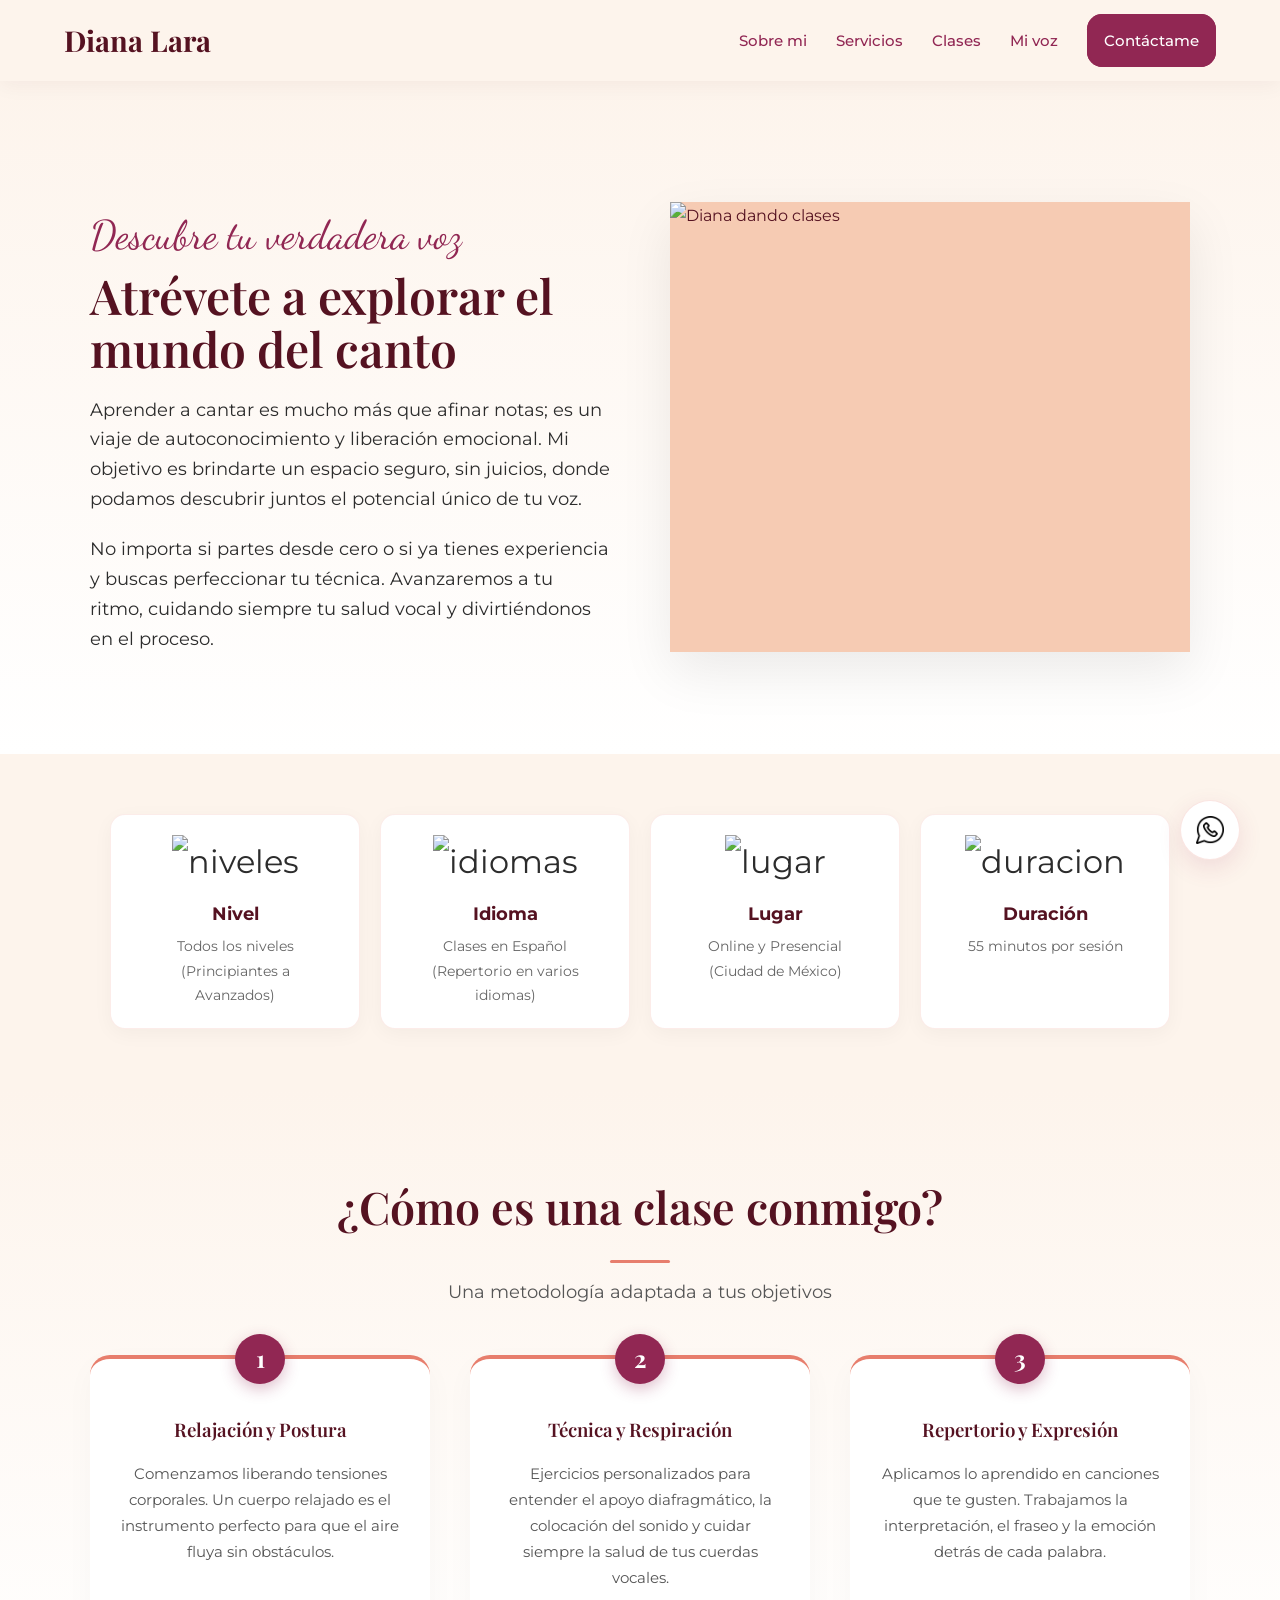
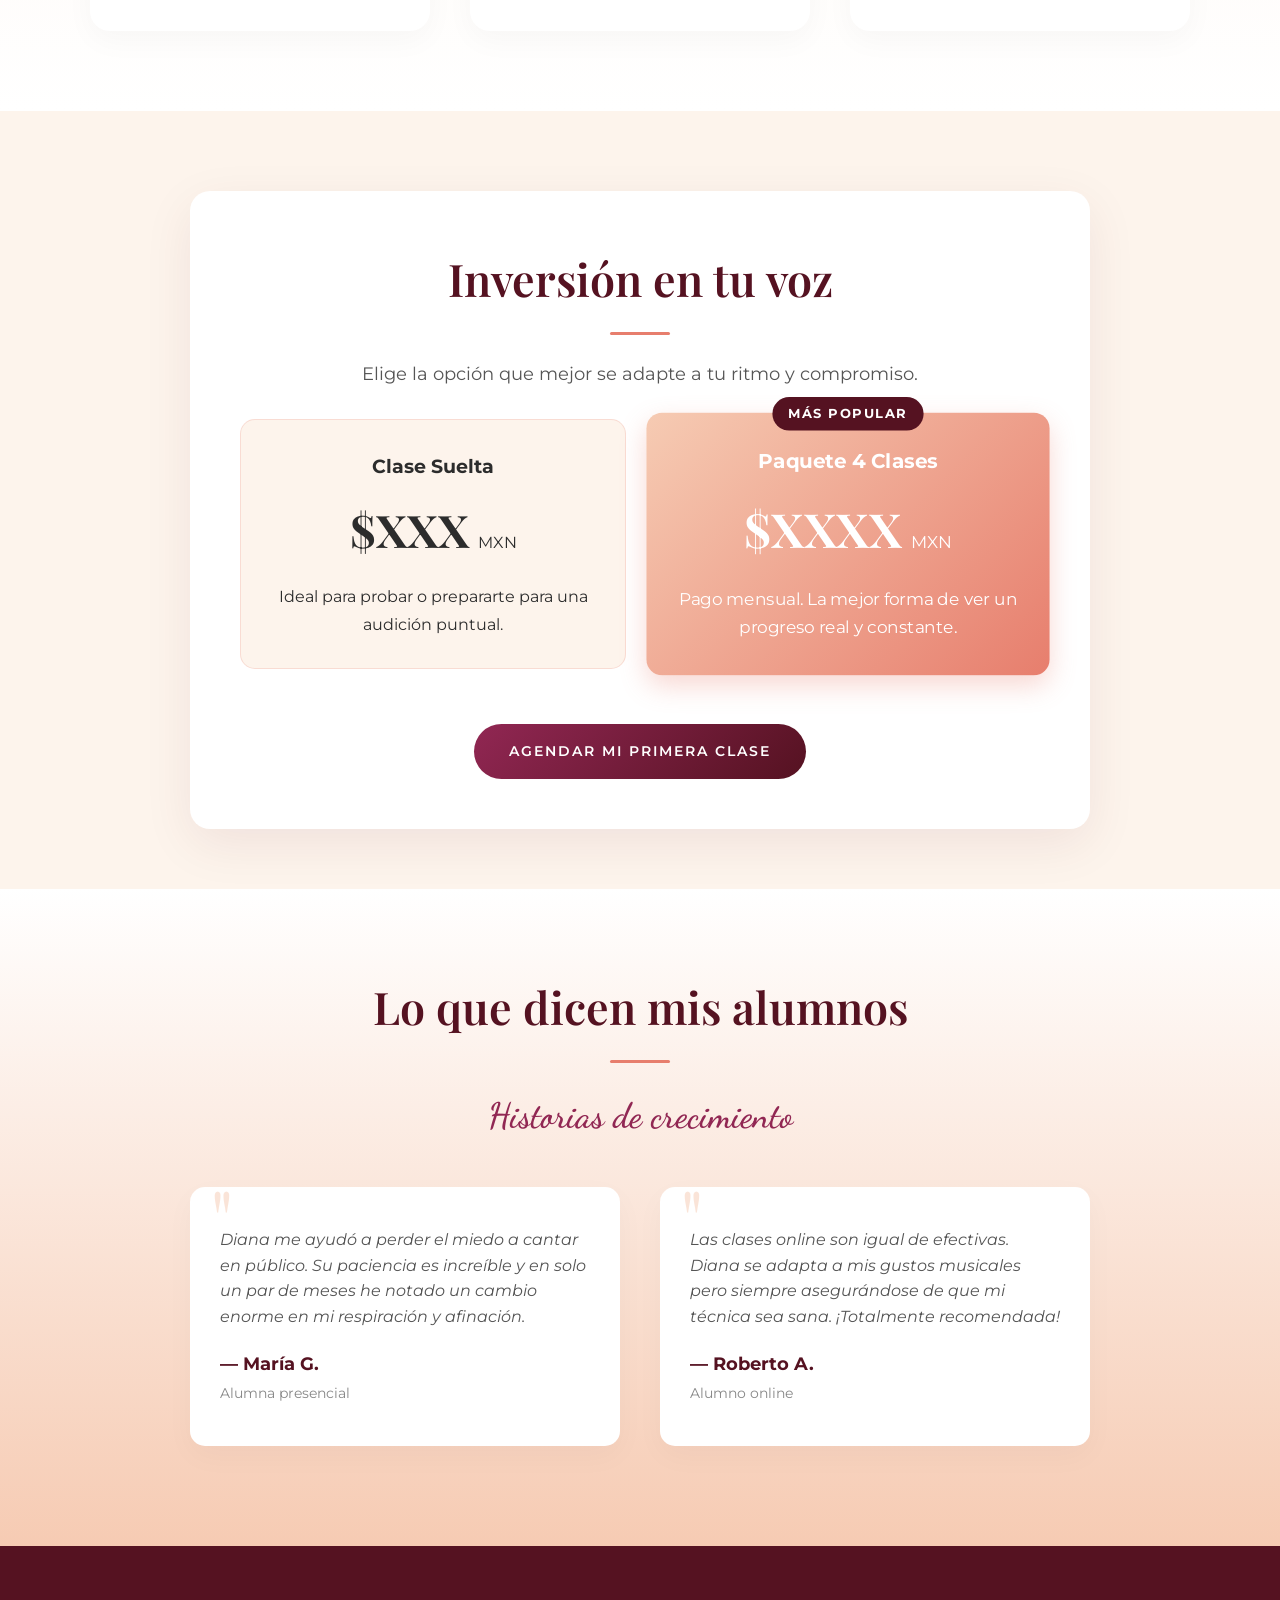
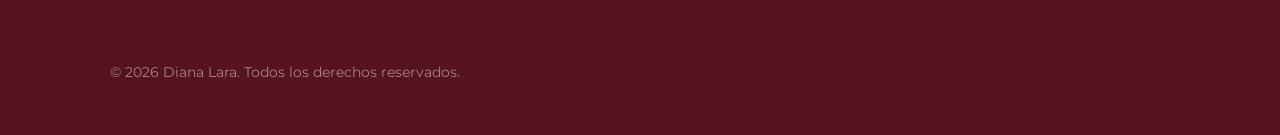
==== detalles-clases.html @ 9a39ada6 "Add files via upload" ====
<!DOCTYPE html>
<html lang="es">
<head>
    <meta charset="UTF-8">
    <meta name="viewport" content="width=device-width, initial-scale=1.0">
    <title>Clases de Canto - Diana Lara</title>
    
    <link href="https://fonts.googleapis.com/css2?family=Dancing+Script:wght@500;700&family=Montserrat:wght@300;400;500;600&family=Playfair+Display:ital,wght@0,400;0,600;1,400&display=swap" rel="stylesheet">
    <link rel="stylesheet" href="style.css">
</head>
<body>

    <header>
        <a href="index.html" class="logo">Diana Lara</a>
        <nav>
            <a href="sobre-mi.html">Sobre mi</a>
            <a href="servicios.html">Servicios</a>
            <a href="detalles-clases.html">Clases</a> 
            <a href="index.html#mi-voz">Mi voz</a>
            <a href="index.html#contacto" id="contact-btn" data-subject="clases">Contáctame</a>
        </nav>
    </header>

    <section class="page-header" style="padding-top: 120px; background: linear-gradient(180deg, var(--color-cream) 0%, #ffffff 100%);">
        <div class="container">
            <div class="split-layout">
                <div class="text-col reveal delay-1">
                    <span class="accent-text" style="font-size: 2.5rem;">Descubre tu verdadera voz</span>
                    <h1 style="color: var(--color-bordeaux); font-size: 3rem; line-height: 1.1; margin-bottom: 20px;">Atrévete a explorar el mundo del canto</h1>
                    <p style="font-size: 1.1rem; margin-bottom: 20px;">Aprender a cantar es mucho más que afinar notas; es un viaje de autoconocimiento y liberación emocional. Mi objetivo es brindarte un espacio seguro, sin juicios, donde podamos descubrir juntos el potencial único de tu voz.</p>
                    <p style="font-size: 1.1rem;">No importa si partes desde cero o si ya tienes experiencia y buscas perfeccionar tu técnica. Avanzaremos a tu ritmo, cuidando siempre tu salud vocal y divirtiéndonos en el proceso.</p>
                </div>
                <div class="img-col reveal delay-2">
                    <div class="image-blob" style="background-color: var(--color-peach);">
                        <img src="img/clases-diana.jpg" alt="Diana dando clases" style="width: 100%; height: 100%; object-fit: cover;">
                    </div>
                </div>
            </div>
        </div>
    </section>

    <section id="info-clases" style="padding-top: 60px; padding-bottom: 60px;">
        <div class="container reveal">
            <div class="info-badges-container">
                <div class="info-badge">
                    <span class="badge-icon"><img src="img/niveles.png" alt="niveles" width="40%"></span>
                    <h4>Nivel</h4>
                    <p>Todos los niveles (Principiantes a Avanzados)</p>
                </div>
                <div class="info-badge">
                    <span class="badge-icon"><img src="img/idiomas.png" alt="idiomas" width="40%"></span>
                    <h4>Idioma</h4>
                    <p>Clases en Español (Repertorio en varios idiomas)</p>
                </div>
                <div class="info-badge">
                    <span class="badge-icon"><img src="img/ubi.png" alt="lugar" width="40%"></span>
                    <h4>Lugar</h4>
                    <p>Online y Presencial (Ciudad de México)</p>
                </div>
                <div class="info-badge">
                    <span class="badge-icon"><img src="img/tiempo.png" alt="duracion" width="40%"></span>
                    <h4>Duración</h4>
                    <p>55 minutos por sesión</p>
                </div>
            </div>
        </div>
    </section>

    <section class="bg-gradient" style="padding-top: 80px; padding-bottom: 80px;">
        <div class="container">
            <h2 class="reveal">¿Cómo es una clase conmigo?</h2>
            <p class="section-subtitle reveal delay-1">Una metodología adaptada a tus objetivos</p>
            
            <div class="metodologia-grid">
                <div class="metodo-paso reveal delay-1">
                    <div class="paso-num">1</div>
                    <h3>Relajación y Postura</h3>
                    <p>Comenzamos liberando tensiones corporales. Un cuerpo relajado es el instrumento perfecto para que el aire fluya sin obstáculos.</p>
                </div>
                <div class="metodo-paso reveal delay-2">
                    <div class="paso-num">2</div>
                    <h3>Técnica y Respiración</h3>
                    <p>Ejercicios personalizados para entender el apoyo diafragmático, la colocación del sonido y cuidar siempre la salud de tus cuerdas vocales.</p>
                </div>
                <div class="metodo-paso reveal delay-3">
                    <div class="paso-num">3</div>
                    <h3>Repertorio y Expresión</h3>
                    <p>Aplicamos lo aprendido en canciones que te gusten. Trabajamos la interpretación, el fraseo y la emoción detrás de cada palabra.</p>
                </div>
            </div>
        </div>
    </section>

    <section class="container reveal" style="padding-top: 80px; padding-bottom: 60px;">
        <div class="pricing-card">
            <div class="pricing-content">
                <h2>Inversión en tu voz</h2>
                <p style="margin-bottom: 30px; font-size: 1.1rem; color: #555;">Elige la opción que mejor se adapte a tu ritmo y compromiso.</p>
                
                <div class="tarifas-flex">
                    <div class="tarifa-item">
                        <h4>Clase Suelta</h4>
                        <span class="precio">$XXX <span>MXN</span></span>
                        <p>Ideal para probar o prepararte para una audición puntual.</p>
                    </div>
                    <div class="tarifa-item tarifa-destacada">
                        <div class="etiqueta">Más popular</div>
                        <h4>Paquete 4 Clases</h4>
                        <span class="precio">$XXXX <span>MXN</span></span>
                        <p>Pago mensual. La mejor forma de ver un progreso real y constante.</p>
                    </div>
                </div>
                
                <div style="margin-top: 40px; text-align: center;">
                    <a href="index.html#contacto" class="cta-button" data-subject="clases">Agendar mi primera clase</a>
                </div>
            </div>
        </div>
    </section>

    <section id="testimonios" class="bg-gradient-reverse" style="padding-top: 80px; padding-bottom: 100px;">
        <div class="container">
            <h2 class="reveal">Lo que dicen mis alumnos</h2>
            <h3 class="accent-text reveal delay-1" style="text-align: center; margin-bottom: 40px; font-size: 2.2rem;">Historias de crecimiento</h3>
            
            <div class="testimonios-grid">
                <div class="testimonio-card reveal delay-1">
                    <div class="quote-icon">"</div>
                    <p class="testimonio-texto">Diana me ayudó a perder el miedo a cantar en público. Su paciencia es increíble y en solo un par de meses he notado un cambio enorme en mi respiración y afinación.</p>
                    <div class="alumno-info">
                        <strong>— María G.</strong>
                        <span>Alumna presencial</span>
                    </div>
                </div>
                
                <div class="testimonio-card reveal delay-2">
                    <div class="quote-icon">"</div>
                    <p class="testimonio-texto">Las clases online son igual de efectivas. Diana se adapta a mis gustos musicales pero siempre asegurándose de que mi técnica sea sana. ¡Totalmente recomendada!</p>
                    <div class="alumno-info">
                        <strong>— Roberto A.</strong>
                        <span>Alumno online</span>
                    </div>
                </div>
            </div>
        </div>
    </section>

    <footer>
        <div class="footer-bottom" style="text-align: center; padding: 20px;">
            <p>© 2026 Diana Lara. Todos los derechos reservados.</p>
        </div>
    </footer>

    <a href="https://wa.me/4777044262" class="whatsapp-float" target="_blank" title="Contáctame por WhatsApp">
        <img src="img/icon_whatsapp.png" alt="WhatsApp" class="wa-icon">
    </a>

    <script src="script.js"></script>
</body>
</html>
---- style.css ----
/* Palette et Variables */
:root {
    --color-bordeaux: #551221;
    --color-plum: #912753;
    --color-coral: #E77E6D;
    --color-peach: #F6CBB3;
    --color-cream: #FDF4EC;
    --color-ochre: #CD8B48;
    
    --text-dark: #2c2c2c;
    --text-light: #ffffff;
    
    --font-title: 'Playfair Display', serif;
    --font-body: 'Montserrat', sans-serif;
    --font-accent: 'Dancing Script', cursive; /* Nouvelle police signature */
}

* { margin: 0; padding: 0; box-sizing: border-box; }

html {
    scroll-behavior: smooth;
}

/* Évite que le menu fixe (sticky) ne cache le titre de la section ciblée */
section {
    scroll-margin-top: 80px; 
}

body {
    font-family: var(--font-body);
    background-color: var(--color-cream);
    color: var(--text-dark);
    line-height: 1.7;
    overflow-x: hidden;
}

/* Typographie */
h1, h2, h3 { font-family: var(--font-title); font-weight: 600; margin-bottom: 1rem; }
h2 { font-size: 2.8rem; color: var(--color-bordeaux); text-align: center; margin-bottom: 1.5rem; position: relative; }
h2::after { /* Petite ligne décorative sous les titres */
    content: ''; display: block; width: 60px; height: 3px;
    background-color: var(--color-coral); margin: 15px auto 0; border-radius: 2px;
}

.accent-text { font-family: var(--font-accent); font-size: 2.5rem; color: var(--color-plum); display: block; }
.section-subtitle { text-align: center; font-size: 1.1rem; color: #555; margin-bottom: 3rem; margin-top: -10px; }

/* Navigation */
header {
    position: sticky; top: 0;
    background: rgba(253, 244, 236, 0.95);
    backdrop-filter: blur(10px); /* Effet verre dépoli */
    box-shadow: 0 4px 20px rgba(85, 18, 33, 0.05);
    z-index: 1000; padding: 1rem 5%;
    display: flex; justify-content: space-between; align-items: center;
    transition: all 0.3s ease;
}
.logo { font-family: var(--font-title); font-size: 1.8rem; font-weight: bold; color: var(--color-bordeaux); text-decoration: none; }
nav a {
    color: var(--color-plum); margin-left: 25px; text-decoration: none;
    font-size: 0.95rem; font-weight: 500; transition: color 0.3s; position: relative;
}
nav a::after { /* Soulignement animé au survol */
    content: ''; position: absolute; width: 0; height: 2px;
    bottom: -5px; left: 0; background-color: var(--color-coral);
    transition: width 0.3s ease;
}
nav a:hover::after { width: 100%; }
nav a:hover { color: var(--color-bordeaux); }

#contact-btn {
    color: var(--text-light);
    background-color: var(--color-plum);
    padding: 1em;
    border-radius: 1em;
    border: var(--color-plum) 2px solid;
    transition: all 0.3s ease-in-out;
}

#contact-btn:hover {
    background-color: var(--color-cream);
    color: var(--color-plum);
}

#contact-btn:hover::after {
    width: 0;
}

/* Layouts de base */
section { padding: 100px 5%; position: relative; }
.container { max-width: 1100px; margin: 0 auto; position: relative; z-index: 2; }
.bg-gradient { background: linear-gradient(180deg, var(--color-cream) 0%, #ffffff 100%); }
.bg-gradient-reverse { background: linear-gradient(180deg, #ffffff 0%, var(--color-peach) 100%); }

/* Boutons Dynamiques */
.cta-button {
    display: inline-block;
    background: linear-gradient(135deg, var(--color-plum), var(--color-bordeaux));
    color: var(--text-light); padding: 16px 35px;
    text-decoration: none; border-radius: 40px; font-weight: 600;
    margin-top: 15px; border: none; cursor: pointer;
    transition: all 0.4s cubic-bezier(0.175, 0.885, 0.32, 1.275); /* Effet rebond */
    text-transform: uppercase; font-size: 0.85rem; letter-spacing: 2px;
}
.cta-button:hover { transform: scale(1.02);}

.cta-button.outline {
    background: transparent; border: 2px solid var(--color-bordeaux);
    color: var(--color-bordeaux); box-shadow: none;
}
.cta-button.outline:hover {
    background: var(--color-bordeaux); color: var(--text-light);
}

.secondary-btn { background: var(--color-cream); color: var(--color-bordeaux); }
.secondary-btn:hover { background: var(--color-peach); color: var(--color-bordeaux); }

/* 1. Home (Hero Section avec Parallax subtil) */
#home {
    height: 95vh; display: flex; align-items: center;
    background: linear-gradient(to right, rgba(253, 244, 236, 0.95), rgba(246, 203, 179, 0.85)), url('https://via.placeholder.com/1920x1080/E77E6D/FFFFFF') center/cover fixed;
}
.hero-content { max-width: 700px; }
.hero-content h1 { font-size: 4.5rem; color: var(--color-bordeaux); line-height: 1; margin: 10px 0 20px 0; letter-spacing: -1px; }
.hero-content p { font-size: 1.2rem; color: var(--color-plum); margin-bottom: 2.5rem; font-weight: 400; }
.hero-buttons { display: flex; gap: 15px; flex-wrap: wrap; }

/* Formes Organiques (Blobs animés) pour remplacer les carrés tristes */
.split-layout { display: flex; align-items: center; gap: 60px; }
.split-layout .text-col, .split-layout .img-col { flex: 1; }

@keyframes morph {
    0% { border-radius: 60% 40% 30% 70% / 60% 30% 70% 40%; }
    50% { border-radius: 30% 60% 70% 40% / 50% 60% 30% 60%; }
    100% { border-radius: 60% 40% 30% 70% / 60% 30% 70% 40%; }
}
.image-blob {
    background-color: var(--color-peach);
    width: 100%; aspect-ratio: 1; max-height: 450px;
    display: flex; align-items: center; justify-content: center;
    color: var(--color-bordeaux);
    box-shadow: 0 20px 50px rgba(0,0,0,0.08);
    animation: morph 8s ease-in-out infinite; /* Animation de respiration */
    overflow: hidden;
}
.alt-blob { animation-direction: reverse; animation-duration: 10s; }



/* 3. Servicios (Cartes flottantes) */
/* .grid-cards { display: grid; grid-template-columns: repeat(auto-fit, minmax(320px, 1fr)); gap: 40px; margin-top: 50px; }
.card {
    background: #ffffff; padding: 50px 40px;
    border-radius: 20px; text-align: center;
    box-shadow: 0 10px 30px rgba(0,0,0,0.03);
    transition: all 0.4s ease;
    border-top: none; 
    position: relative; overflow: hidden;
}
.card::before {
    content: ''; position: absolute; top: 0; left: 0; width: 100%; height: 5px;
    background: linear-gradient(90deg, var(--color-coral), var(--color-ochre));
}
.card:hover {
    transform: translateY(-15px);
    box-shadow: 0 20px 40px rgba(145, 39, 83, 0.1); 
}
.card-icon { font-size: 2.5rem; margin-bottom: 20px; color: var(--color-coral); }
.card h3 { color: var(--color-bordeaux); font-size: 1.8rem; }
.card ul { list-style: none; margin-top: 25px; color: #666; }
.card ul li { margin-bottom: 12px; padding-bottom: 12px; border-bottom: 1px dashed rgba(0,0,0,0.1); font-size: 0.95rem; } */

#servicios .container div {
    margin: 5vh;
    display: flex;
    justify-content: space-around;
}
#servicios .container div a {
    width: 20vw;
    text-align: center;
}


/* 4. Clases */
#clases { background: linear-gradient(135deg, var(--color-bordeaux), var(--color-plum)); color: var(--color-cream); position: relative; }
#clases::before { /* Pattern décoratif optionnel en fond */
    content: ''; position: absolute; top: 0; left: 0; right: 0; bottom: 0;
    background-image: radial-gradient(var(--color-coral) 1px, transparent 1px);
    background-size: 30px 30px; opacity: 0.05;
}
.clases-info { display: flex; justify-content: center; gap: 30px; margin-top: 50px; flex-wrap: wrap; }
.clases-item {
    flex: 1; min-width: 250px;
    background: rgba(255,255,255,0.05); backdrop-filter: blur(5px);
    padding: 30px; border-radius: 15px; border: 1px solid rgba(255,255,255,0.1);
    transition: transform 0.3s ease;
}
.clases-item h3 { color: var(--color-peach); font-size: 1.4rem; }




/* 6. Contacto */
.contact-wrapper {
    background-color: #fff; padding: 60px; border-radius: 20px;
    box-shadow: 0 20px 60px rgba(0,0,0,0.08); max-width: 800px; margin: 0 auto;
}
.input-group input, .input-group textarea {
    width: 100%; padding: 18px; border: 2px solid #eee; border-radius: 10px;
    font-family: var(--font-body); background-color: #fafafa; font-size: 1rem;
    transition: all 0.3s ease;
}
.input-group input:focus, .input-group textarea:focus {
    outline: none; border-color: var(--color-coral); background-color: #fff;
    box-shadow: 0 0 0 4px rgba(231, 126, 109, 0.1);
}
.subject-toggle {
    display: flex;
    gap: 10px;
    margin-bottom: 5px;
    background-color: #fafafa;
    padding: 6px;
    border-radius: 12px;
    border: 2px solid #eee;
}
.toggle-btn {
    flex: 1;
    padding: 12px;
    border: none;
    border-radius: 8px;
    font-family: var(--font-body);
    font-weight: 600;
    font-size: 0.95rem;
    cursor: pointer;
    transition: all 0.3s cubic-bezier(0.175, 0.885, 0.32, 1.275);
    background-color: transparent;
    color: #999; /* Moins visible par défaut */
}
.toggle-btn.active {
    background-color: var(--color-plum);
    color: var(--text-light);
    box-shadow: 0 4px 12px rgba(145, 39, 83, 0.2);
}
.toggle-btn:hover:not(.active) {
    color: var(--color-bordeaux);
    background-color: rgba(231, 126, 109, 0.1);
}




/* --- FAQ --- */
.faq-wrapper {
    max-width: 800px;
    margin: 0 auto 40px auto;
    display: flex;
    flex-direction: column;
    gap: 15px;
}

.faq-item {
    background-color: #ffffff;
    border-radius: 12px;
    box-shadow: 0 5px 20px rgba(0, 0, 0, 0.02);
    border: 1px solid rgba(231, 126, 109, 0.15);
    overflow: hidden;
    transition: all 0.3s ease;
}

.faq-question {
    padding: 22px 30px;
    display: flex;
    justify-content: space-between;
    align-items: center;
    cursor: pointer;
    user-select: none;
}

.faq-question h3 {
    font-family: var(--font-body);
    font-size: 1.05rem;
    font-weight: 500;
    color: var(--color-bordeaux);
    margin-bottom: 0;
}

.faq-toggle {
    font-size: 1.5rem;
    color: var(--color-coral);
    transition: transform 0.3s ease;
    line-height: 1;
}

.faq-answer {
    max-height: 0;
    overflow: hidden;
    transition: max-height 0.3s cubic-bezier(0, 1, 0, 1);
    padding: 0 30px;
}

.faq-answer p {
    color: #666;
    padding-bottom: 22px;
    font-size: 0.95rem;
    line-height: 1.6;
}

/* Styles pour l'état ouvert (activé via le JS ci-dessous) */
.faq-item.open {
    box-shadow: 0 10px 25px rgba(145, 39, 83, 0.05);
    border-color: var(--color-coral);
}

.faq-item.open .faq-toggle {
    transform: rotate(45deg); /* Le '+' se transforme en 'x' */
    color: var(--color-plum);
}

.faq-item.open .faq-answer {
    max-height: 1000px; /* Permet le déploiement dynamique */
    transition: max-height 0.5s ease-in-out;
}





/* WhatsApp Flottant Épuré */
.whatsapp-float {
    position: fixed;
    bottom: 40px;
    right: 40px;
    background-color: #ffffff; /* Fond blanc pur et propre */
    width: 60px;
    height: 60px;
    border-radius: 50%;
    display: flex;
    align-items: center;
    justify-content: center;
    box-shadow: 0 8px 25px rgba(145, 39, 83, 0.12); /* Ombre prune très douce */
    border: 1px solid rgba(231, 126, 109, 0.2); /* Fine bordure corail */
    text-decoration: none;
    z-index: 100;
    transition: all 0.3s cubic-bezier(0.175, 0.885, 0.32, 1.275);
}

.whatsapp-float:hover {
    transform: scale(1.05);
    box-shadow: 0 12px 30px rgba(145, 39, 83, 0.2);
    border-color: var(--color-coral);
}

/* Gestion du logo PNG à l'intérieur */
.whatsapp-float .wa-icon {
    width: 28px; 
    height: 28px;
    object-fit: contain;
}

/* Animations Scroll Reveal */
.reveal { opacity: 0; transform: translateY(50px); transition: all 1s cubic-bezier(0.5, 0, 0, 1); }
.reveal.active { opacity: 1; transform: translateY(0); }
.delay-1 { transition-delay: 0.15s; }
.delay-2 { transition-delay: 0.3s; }
.delay-3 { transition-delay: 0.45s; }






/* MAPA */
.map-container {
    width: 100%;
    max-width: 750px;
    margin: 0 auto;
}

.map-frame {
    border-radius: 15px;
    overflow: hidden; /* Obligatoire pour appliquer le border-radius à l'iframe */
    box-shadow: 0 15px 35px rgba(0, 0, 0, 0.3);
    border: 1px solid rgba(255, 255, 255, 0.1);
    background: rgba(255, 255, 255, 0.05);
    line-height: 0; /* Supprime un espace blanc technique sous l'iframe */
}






/* --- CALCULATEUR DE PRIX --- */
.calculator-wrapper {
    background-color: #fff;
    padding: 40px;
    border-radius: 20px;
    box-shadow: 0 15px 40px rgba(85, 18, 33, 0.08);
    max-width: 850px;
    margin: 0 auto;
    display: flex;
    gap: 40px;
    flex-wrap: wrap;
}

.calc-form {
    flex: 1;
    min-width: 250px;
    display: flex;
    flex-direction: column;
    gap: 20px;
}

.calc-form label {
    font-weight: 600;
    color: var(--color-bordeaux);
    margin-bottom: 8px;
    display: block;
}

.calc-form select {
    width: 100%;
    padding: 16px;
    border: 2px solid #eee;
    border-radius: 10px;
    font-family: var(--font-body);
    background-color: #fafafa;
    font-size: 1rem;
    cursor: pointer;
    transition: all 0.3s ease;
}

.calc-form select:focus {
    outline: none;
    border-color: var(--color-coral);
    box-shadow: 0 0 0 4px rgba(231, 126, 109, 0.1);
}

.calc-form select:hover {
    outline: none;
}

.calc-result {
    flex: 1;
    min-width: 250px;
    background: linear-gradient(135deg, var(--color-cream), var(--color-peach));
    padding: 30px;
    border-radius: 15px;
    display: flex;
    flex-direction: column;
    justify-content: center;
    align-items: center;
    text-align: center;
    border: 1px solid rgba(231, 126, 109, 0.2);
}

.calc-result h3 { color: var(--color-plum); font-size: 1.5rem; margin-bottom: 10px; }

.calc-result .price {
    font-family: var(--font-title);
    font-size: 3.5rem;
    font-weight: bold;
    color: var(--color-bordeaux);
    margin-bottom: 15px;
    transition: transform 0.2s ease; /* Pour l'animation au clic */
}

.calc-result .disclaimer { font-size: 0.85rem; color: #666; font-style: italic; line-height: 1.4; }






/* --- FOOTER --- */
footer {
    background-color: var(--color-bordeaux);
    color: var(--color-cream);
    padding: 70px 5% 30px 5%;
    font-size: 0.95rem;
}

.footer-container {
    max-width: 1100px;
    margin: 0 auto;
    display: grid;
    grid-template-columns: 2fr 1fr 1fr 1fr;
    gap: 40px;
    padding-bottom: 40px;
    border-bottom: 1px solid rgba(253, 244, 236, 0.1); /* Ligne fine de séparation */
}

.footer-col h4 {
    font-family: var(--font-title);
    color: var(--color-peach);
    font-size: 1.2rem;
    margin-bottom: 20px;
    font-weight: 500;
}

.footer-col.brand .logo {
    color: var(--color-cream);
    display: block;
    margin-bottom: 5px;
}

.footer-col.brand .footer-tagline {
    font-family: var(--font-accent);
    color: var(--color-coral);
    font-size: 1.4rem;
    margin-bottom: 15px;
}

.footer-col.brand .footer-desc {
    color: rgba(253, 244, 236, 0.7);
    line-height: 1.6;
}

.footer-col ul {
    list-style: none;
}

.footer-col ul li {
    margin-bottom: 12px;
}

.footer-col ul li a {
    color: rgba(253, 244, 236, 0.8);
    text-decoration: none;
    transition: color 0.3s ease;
}

.footer-col ul li a:hover {
    color: var(--color-coral);
}

.social-links {
    display: flex;
    flex-direction: column;
    gap: 12px;
}

.social-links a {
    color: rgba(253, 244, 236, 0.8);
    text-decoration: none;
    transition: color 0.3s ease;
}

.social-links a:hover {
    color: var(--color-coral);
}

.social-link {
    height: 1.4rem;
    display: flex;
    gap: 5px;
}

.footer-bottom {
    max-width: 1100px;
    margin: 25px auto 0 auto;
    display: flex;
    justify-content: space-between;
    align-items: center;
    flex-wrap: wrap;
    gap: 15px;
    color: rgba(253, 244, 236, 0.5);
    font-size: 0.85rem;
}

.footer-legal a {
    color: rgba(253, 244, 236, 0.5);
    text-decoration: none;
    transition: color 0.3s ease;
}

.footer-legal a:hover {
    color: var(--color-cream);
}

/* Rendu responsive pour tablettes et mobiles */
@media (max-width: 850px) {
    .footer-container {
        grid-template-columns: 1fr;
        gap: 35px;
        text-align: center;
    }
    
    .social-links {
        align-items: center;
    }

    .footer-bottom {
        flex-direction: column;
        text-align: center;
    }
}

@media (max-width: 768px) {
    .calculator-wrapper { flex-direction: column; padding: 25px; }
}

/* Rendu responsive pour les petits écrans */
@media (max-width: 768px) {
    .map-frame iframe {
        height: 250px;
    }
}

/* Responsive */
@media (max-width: 850px) {
    .split-layout { flex-direction: column; text-align: center; gap: 40px; }
    h2::after { margin-left: auto; margin-right: auto; }
    .hero-content { text-align: center; }
    .hero-content h1 { font-size: 3.5rem; }
    .hero-buttons { justify-content: center; }
    .cta-button.outline { margin-left: 0; margin-top: 15px; }
    nav { display: none; }
    .contact-wrapper { padding: 30px; }
    #servicios .container div {
        flex-direction: column;
    }
    #servicios .container div a {
        width: auto;
    }
}


/* --- SECTION EXPERIENCIA (sobre-mi.html) --- */
.experiencia-list {
    max-width: 800px;
    margin: 0 auto;
    display: flex;
    flex-direction: column;
    gap: 20px;
}

.experiencia-item {
    background: #ffffff;
    padding: 25px 30px;
    border-radius: 12px;
    box-shadow: 0 5px 15px rgba(0, 0, 0, 0.03);
    border-left: 4px solid var(--color-coral);
    display: flex;
    align-items: flex-start;
    gap: 20px;
    transition: transform 0.3s ease, border-color 0.3s ease;
}

.experiencia-item:hover {
    transform: translateX(10px); /* Petit décalage vers la droite au survol */
    border-left-color: var(--color-bordeaux);
    box-shadow: 0 10px 25px rgba(145, 39, 83, 0.08);
}

.experiencia-item .icon {
    color: var(--color-plum);
    font-size: 1.5rem;
    line-height: 1;
    margin-top: 2px;
}

.experiencia-item p {
    margin: 0;
    color: #444;
    font-size: 1.05rem;
    line-height: 1.6;
}

.experiencia-item strong {
    color: var(--color-bordeaux);
}


/* --- SECTION PAGE SERVICIOS --- */
.services-grid-page {
    display: grid;
    grid-template-columns: repeat(auto-fit, minmax(320px, 1fr));
    gap: 40px;
    max-width: 1000px;
    margin: 0 auto;
}

.service-box {
    background: #ffffff;
    border-radius: 15px;
    overflow: hidden;
    box-shadow: 0 10px 30px rgba(0,0,0,0.04);
    border: 1px solid rgba(231, 126, 109, 0.15);
    transition: transform 0.3s ease, box-shadow 0.3s ease;
    display: flex;
    flex-direction: column;
}

.service-box:hover {
    transform: translateY(-8px);
    box-shadow: 0 15px 35px rgba(145, 39, 83, 0.1);
}

.service-header {
    background-color: var(--color-peach);
    padding: 25px 30px;
    border-bottom: 3px solid var(--color-coral);
}

.service-header h3 {
    color: var(--color-bordeaux);
    margin: 0;
    font-size: 1.4rem;
    text-align: center;
}

.service-body {
    padding: 30px;
    flex-grow: 1;
    display: flex;
    flex-direction: column;
}

.service-body p {
    color: #555;
    font-size: 0.95rem;
    margin-bottom: 20px;
    line-height: 1.6;
}

.service-body ul {
    list-style: none;
    margin-bottom: 25px;
    padding-left: 0;
    flex-grow: 1; /* Pousse le bouton vers le bas pour que toutes les cartes soient alignées */
}

.service-body ul li {
    position: relative;
    padding-left: 20px;
    margin-bottom: 12px;
    color: var(--color-bordeaux);
    font-weight: 500;
    font-size: 0.95rem;
}

.service-body ul li::before {
    content: '•';
    color: var(--color-coral);
    position: absolute;
    left: 0;
    top: 0;
    font-size: 1.2rem;
}

.link-cta {
    display: inline-block;
    color: var(--color-plum);
    font-weight: 600;
    text-transform: uppercase;
    font-size: 0.85rem;
    letter-spacing: 1px;
    text-decoration: none;
    margin-top: auto;
    transition: color 0.3s ease;
}

.link-cta:hover {
    color: var(--color-coral);
}




/* --- PÁGINA DETALLES DE CLASES --- */

/* Etiquetas de información (Nivel, idioma...) */
.info-badges-container {
    display: flex;
    flex-wrap: wrap;
    gap: 20px;
    justify-content: center;
}

.info-badge {
    background-color: #fff;
    padding: 20px 30px;
    border-radius: 15px;
    box-shadow: 0 5px 20px rgba(0,0,0,0.04);
    border: 1px solid rgba(231, 126, 109, 0.15);
    text-align: center;
    flex: 1;
    min-width: 200px;
    max-width: 250px;
}

.info-badge .badge-icon {
    font-size: 2rem;
    display: block;
    margin-bottom: 10px;
}

.info-badge h4 {
    color: var(--color-bordeaux);
    margin-bottom: 5px;
    font-size: 1.1rem;
}

.info-badge p {
    font-size: 0.9rem;
    color: #666;
    margin: 0;
}

/* Metodología (Pasos 1, 2, 3) */
.metodologia-grid {
    display: grid;
    grid-template-columns: repeat(auto-fit, minmax(280px, 1fr));
    gap: 40px;
    margin-top: 40px;
}

.metodo-paso {
    position: relative;
    background: #fff;
    padding: 40px 30px;
    border-radius: 20px;
    text-align: center;
    box-shadow: 0 10px 30px rgba(0,0,0,0.03);
    border-top: 4px solid var(--color-coral);
    transition: transform 0.3s ease;
}

.metodo-paso:hover {
    transform: translateY(-10px);
}

.paso-num {
    position: absolute;
    top: -25px;
    left: 50%;
    transform: translateX(-50%);
    width: 50px;
    height: 50px;
    background-color: var(--color-plum);
    color: white;
    font-family: var(--font-title);
    font-size: 1.5rem;
    font-weight: bold;
    display: flex;
    align-items: center;
    justify-content: center;
    border-radius: 50%;
    box-shadow: 0 5px 15px rgba(145, 39, 83, 0.3);
}

.metodo-paso h3 {
    margin-top: 15px;
    color: var(--color-bordeaux);
}

.metodo-paso p {
    color: #555;
    font-size: 0.95rem;
}

/* Tarjeta de Precios (Tarifas) */
.pricing-card {
    background: #fff;
    border-radius: 20px;
    box-shadow: 0 15px 50px rgba(85, 18, 33, 0.08);
    max-width: 900px;
    margin: 0 auto;
    overflow: hidden;
    position: relative;
}

.pricing-content {
    padding: 50px;
    text-align: center;
}

.tarifas-flex {
    display: flex;
    flex-wrap: wrap;
    gap: 30px;
    justify-content: center;
    margin-top: 30px;
}

.tarifa-item {
    flex: 1;
    min-width: 250px;
    background: var(--color-cream);
    padding: 30px;
    border-radius: 15px;
    border: 1px solid rgba(231, 126, 109, 0.2);
    position: relative;
}

.tarifa-destacada {
    background: linear-gradient(135deg, var(--color-peach), var(--color-coral));
    color: var(--color-bordeaux);
    border: none;
    transform: scale(1.05);
    box-shadow: 0 10px 25px rgba(231, 126, 109, 0.3);
}

.tarifa-item h4 {
    font-size: 1.2rem;
    margin-bottom: 10px;
}

.tarifa-destacada h4, .tarifa-destacada p {
    color: #fff; /* Contraste para la tarjeta destacada */
}

.tarifa-item .precio {
    display: block;
    font-family: var(--font-title);
    font-size: 2.8rem;
    font-weight: bold;
    margin-bottom: 15px;
}

.tarifa-item .precio span {
    font-size: 1rem;
    font-family: var(--font-body);
    font-weight: normal;
}

.tarifa-destacada .precio { color: #fff; }

.etiqueta {
    position: absolute;
    top: -15px;
    left: 50%;
    transform: translateX(-50%);
    background: var(--color-bordeaux);
    color: #fff;
    padding: 5px 15px;
    border-radius: 20px;
    font-size: 0.8rem;
    font-weight: bold;
    text-transform: uppercase;
    letter-spacing: 1px;
}

/* Testimonios (Reseñas) */
.testimonios-grid {
    display: grid;
    grid-template-columns: repeat(auto-fit, minmax(300px, 1fr));
    gap: 40px;
    max-width: 900px;
    margin: 0 auto;
}

.testimonio-card {
    background: #fff;
    padding: 40px 30px;
    border-radius: 15px;
    box-shadow: 0 10px 30px rgba(0,0,0,0.03);
    position: relative;
}

.quote-icon {
    font-family: var(--font-title);
    font-size: 5rem;
    color: var(--color-peach);
    position: absolute;
    top: -10px;
    left: 20px;
    line-height: 1;
    opacity: 0.5;
}

.testimonio-texto {
    font-style: italic;
    color: #555;
    position: relative;
    z-index: 2;
    margin-bottom: 20px;
    font-size: 1rem;
    line-height: 1.6;
}

.alumno-info strong {
    display: block;
    color: var(--color-bordeaux);
    font-size: 1.1rem;
}

.alumno-info span {
    color: #888;
    font-size: 0.85rem;
}

@media (max-width: 768px) {
    .tarifa-destacada { transform: scale(1); }
    .pricing-content { padding: 30px 20px; }
}
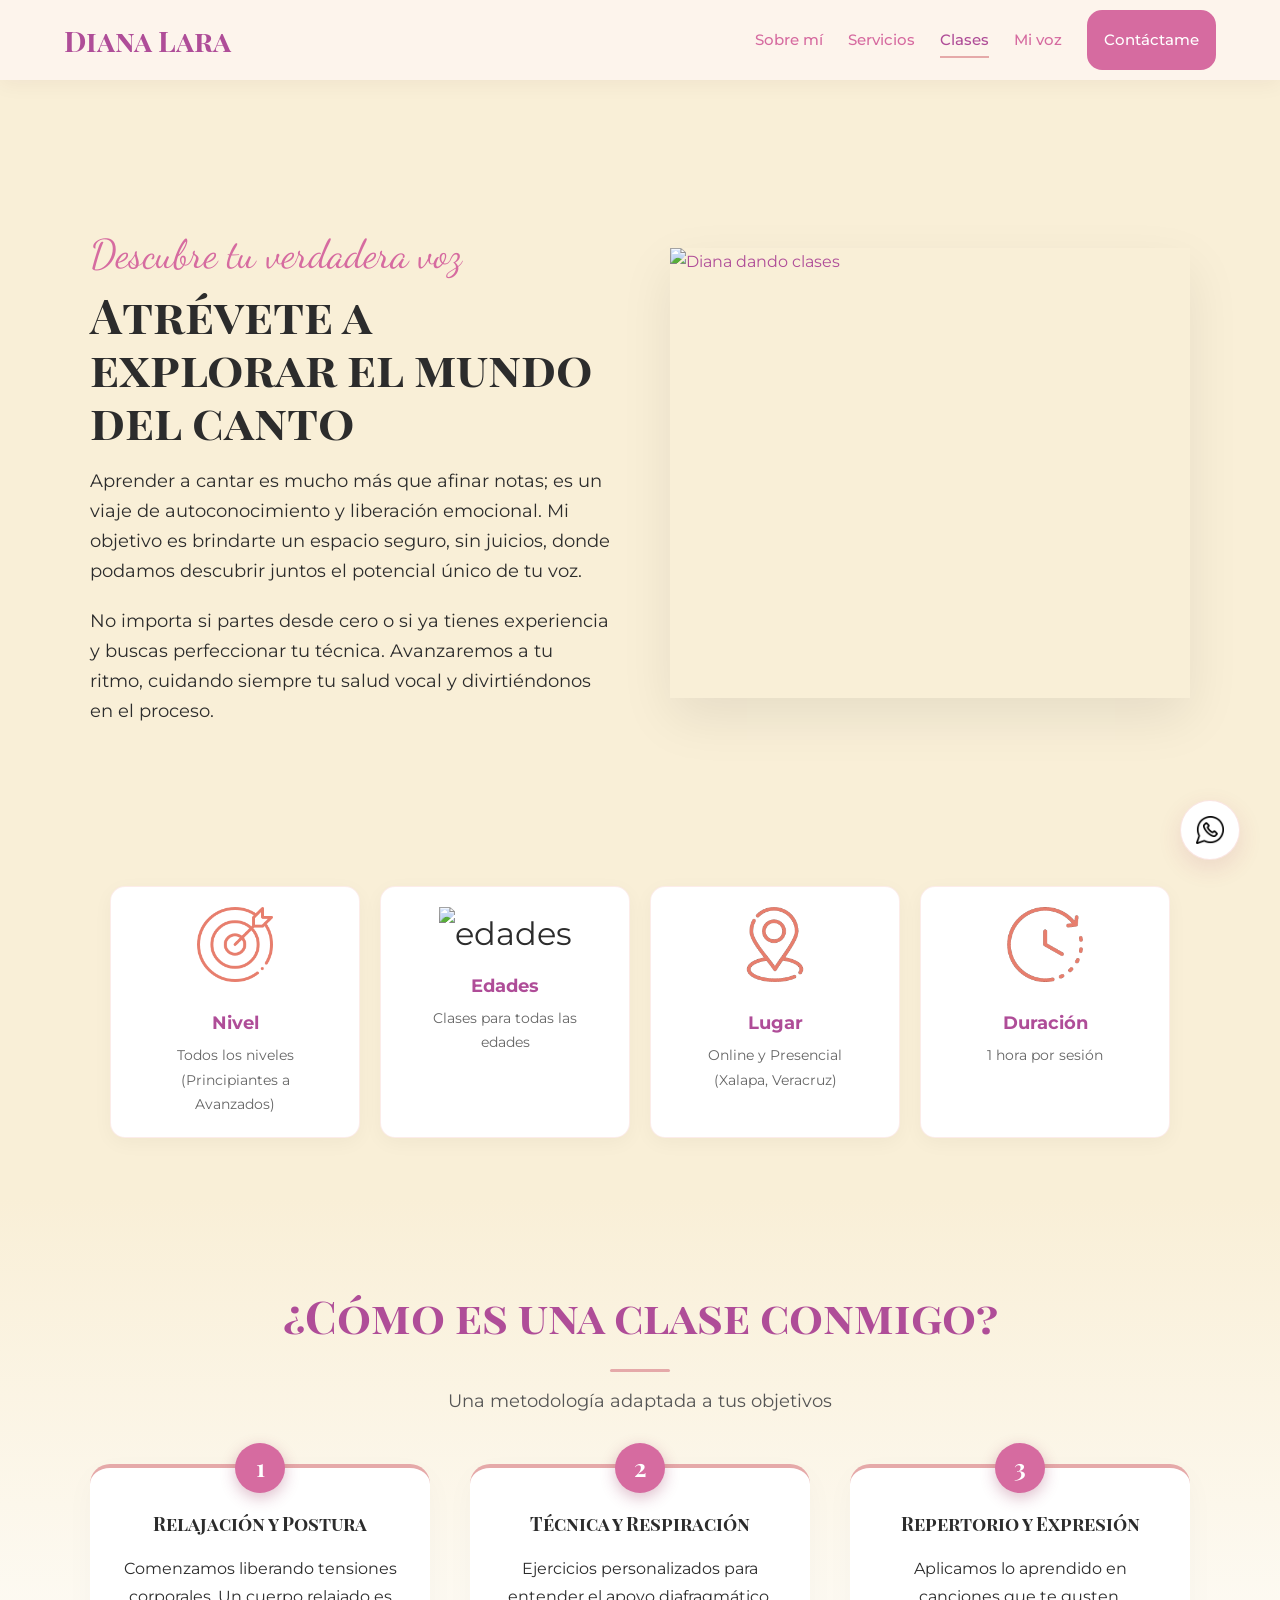
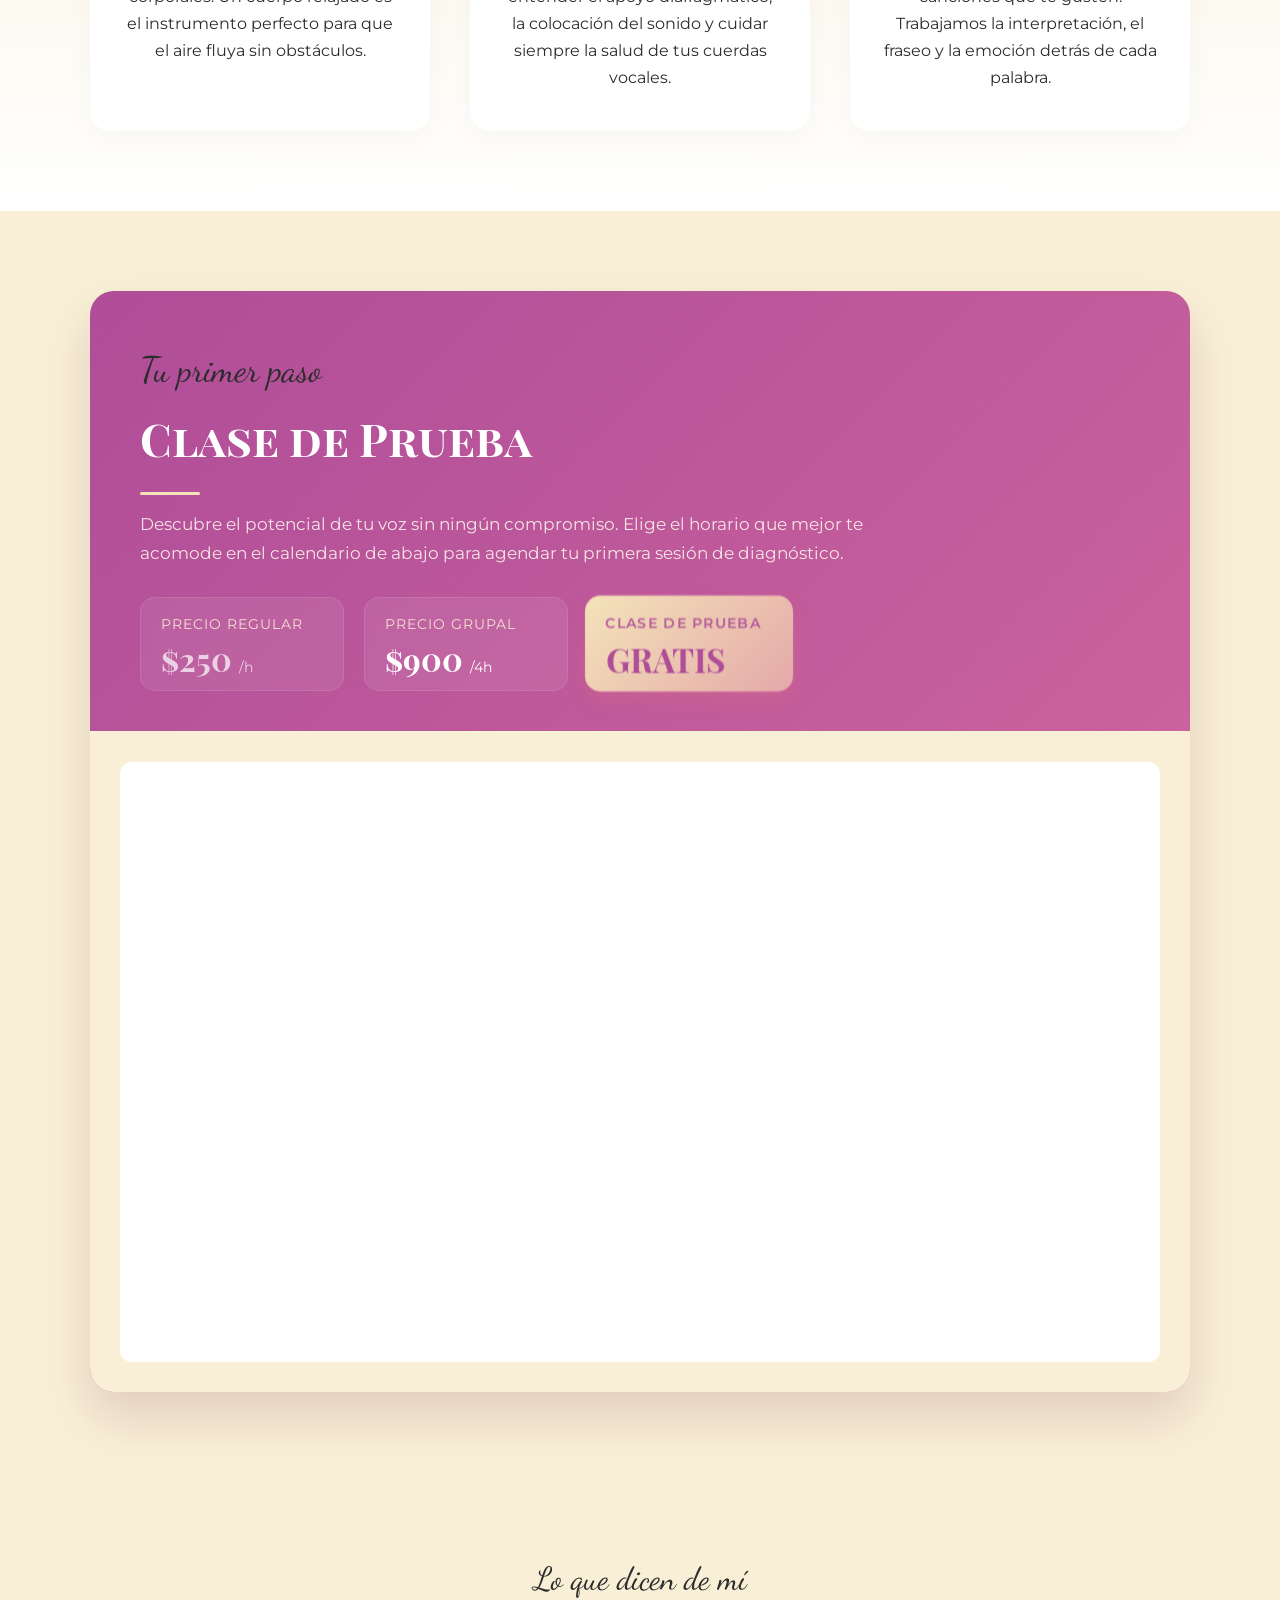
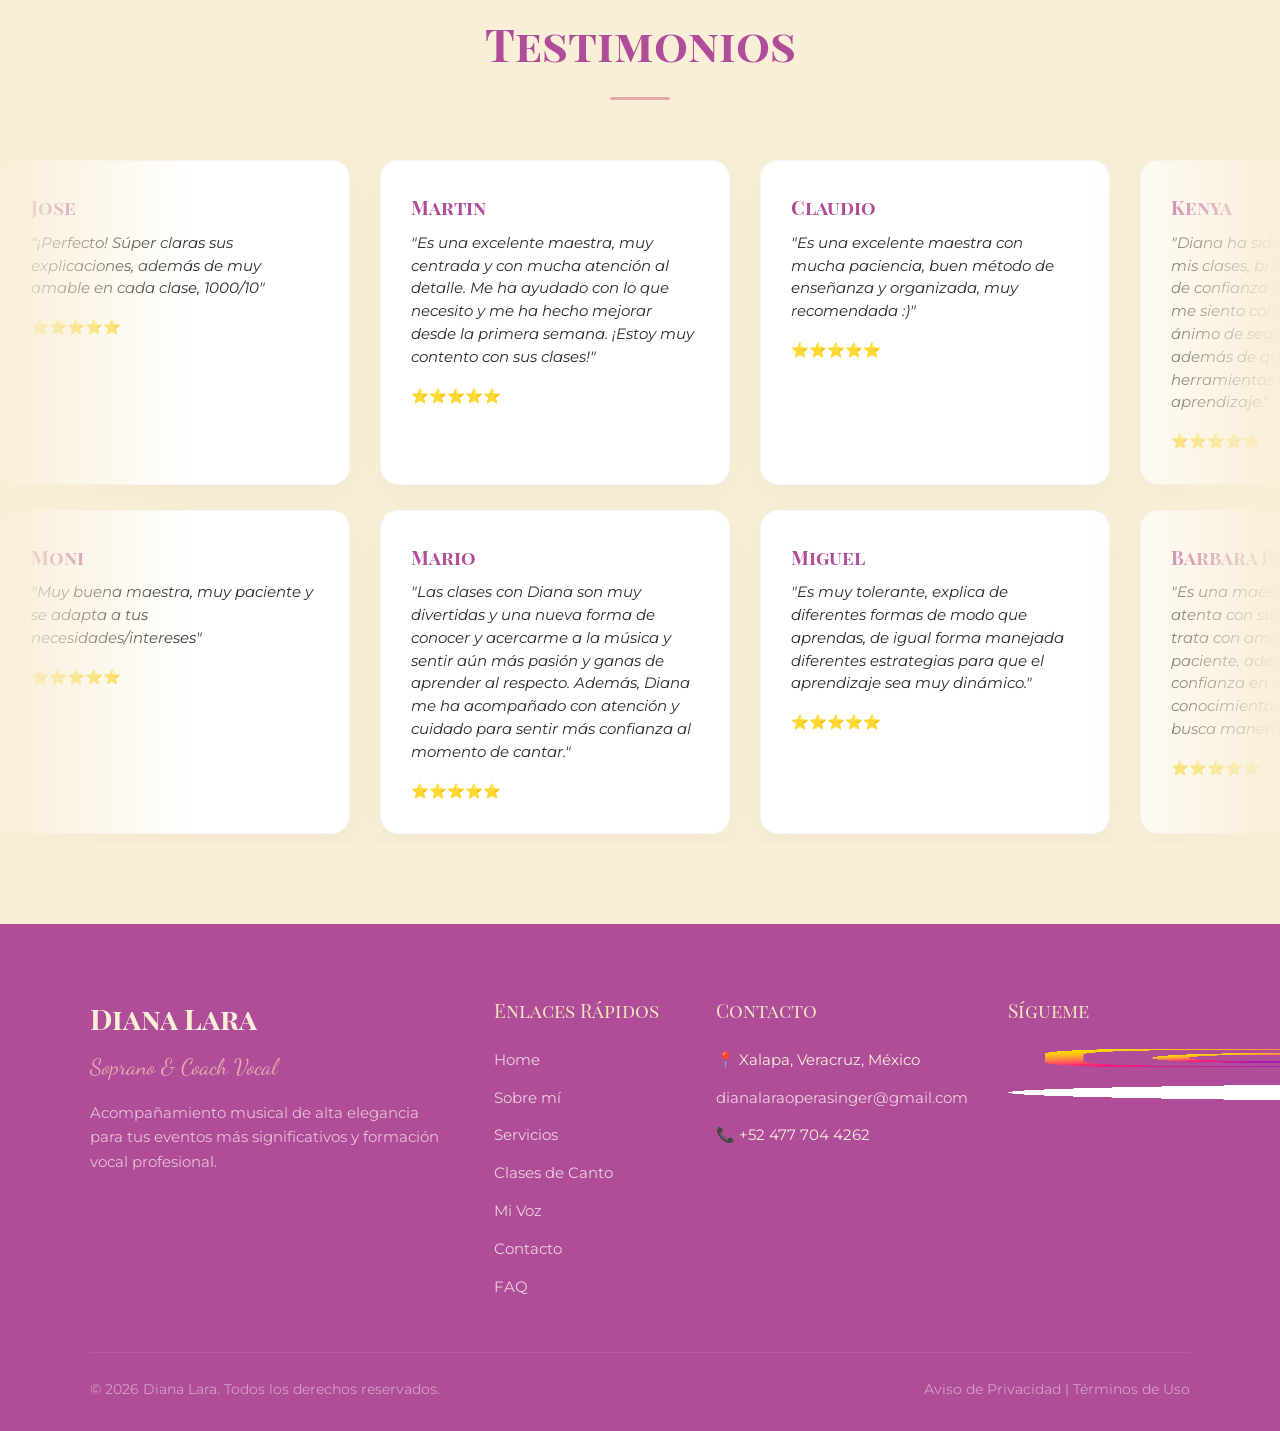
==== commit 7aaf6a73: "Add files via upload" ====
--- a/detalles-clases.html
+++ b/detalles-clases.html
@@ -6,22 +6,37 @@
     <title>Clases de Canto - Diana Lara</title>
     
     <link href="https://fonts.googleapis.com/css2?family=Dancing+Script:wght@500;700&family=Montserrat:wght@300;400;500;600&family=Playfair+Display:ital,wght@0,400;0,600;1,400&display=swap" rel="stylesheet">
-    <link rel="stylesheet" href="style.css">
+    <!-- <link rel="stylesheet" href="style.css"> -->
+    <link rel="icon" type="image/png" href="img/logo.png">
+    <link rel="stylesheet" href="style_optimized.css">
+
 </head>
 <body>
-
+    <!-- Lecteur Audio Global -->
+    <audio id="voz-audio" loop>
+        <source src="audios/audio_fondo.mp3" type="audio/mpeg">
+    </audio>
     <header>
         <a href="index.html" class="logo">Diana Lara</a>
-        <nav>
-            <a href="sobre-mi.html">Sobre mi</a>
+        <nav id="main-nav" style="display: flex; align-items: center;">
+            <button id="audio-toggle-header" class="audio-toggle hidden-audio-btn">
+                <img src="img/pausa.png" alt="pausa" class="audio-icon-img">
+            </button>
+            <a href="sobre-mi.html">Sobre mí</a>
             <a href="servicios.html">Servicios</a>
-            <a href="detalles-clases.html">Clases</a> 
-            <a href="index.html#mi-voz">Mi voz</a>
+            <a href="detalles-clases.html" class="nav-active">Clases</a> 
+            <a href="mi-voz.html">Mi voz</a>
             <a href="index.html#contacto" id="contact-btn" data-subject="clases">Contáctame</a>
         </nav>
+        
+        <button id="burger-menu-btn" class="burger-btn" aria-label="Abrir menú">
+            <span></span>
+            <span></span>
+            <span></span>
+        </button>
     </header>
 
-    <section class="page-header" style="padding-top: 120px; background: linear-gradient(180deg, var(--color-cream) 0%, #ffffff 100%);">
+    <section class="page-header" style="padding-top: 220px; background: linear-gradient(180deg, var(--color-cream) 0%, #ffffff 100%);">
         <div class="container">
             <div class="split-layout">
                 <div class="text-col reveal delay-1">
@@ -48,19 +63,19 @@
                     <p>Todos los niveles (Principiantes a Avanzados)</p>
                 </div>
                 <div class="info-badge">
-                    <span class="badge-icon"><img src="img/idiomas.png" alt="idiomas" width="40%"></span>
-                    <h4>Idioma</h4>
-                    <p>Clases en Español (Repertorio en varios idiomas)</p>
+                    <span class="badge-icon"><img src="img/edades.png" alt="edades" width="40%"></span>
+                    <h4>Edades</h4>
+                    <p>Clases para todas las edades</p>
                 </div>
                 <div class="info-badge">
                     <span class="badge-icon"><img src="img/ubi.png" alt="lugar" width="40%"></span>
                     <h4>Lugar</h4>
-                    <p>Online y Presencial (Ciudad de México)</p>
+                    <p>Online y Presencial (Xalapa, Veracruz)</p>
                 </div>
                 <div class="info-badge">
                     <span class="badge-icon"><img src="img/tiempo.png" alt="duracion" width="40%"></span>
                     <h4>Duración</h4>
-                    <p>55 minutos por sesión</p>
+                    <p>1 hora por sesión</p>
                 </div>
             </div>
         </div>
@@ -91,67 +106,144 @@
         </div>
     </section>
 
-    <section class="container reveal" style="padding-top: 80px; padding-bottom: 60px;">
-        <div class="pricing-card">
-            <div class="pricing-content">
-                <h2>Inversión en tu voz</h2>
-                <p style="margin-bottom: 30px; font-size: 1.1rem; color: #555;">Elige la opción que mejor se adapte a tu ritmo y compromiso.</p>
+    <section id="agenda-prueba" style="padding-top: 80px; padding-bottom: 80px;">
+        <div class="container reveal">
+            <div class="promo-agenda-container vertical">
                 
-                <div class="tarifas-flex">
-                    <div class="tarifa-item">
-                        <h4>Clase Suelta</h4>
-                        <span class="precio">$XXX <span>MXN</span></span>
-                        <p>Ideal para probar o prepararte para una audición puntual.</p>
-                    </div>
-                    <div class="tarifa-item tarifa-destacada">
-                        <div class="etiqueta">Más popular</div>
-                        <h4>Paquete 4 Clases</h4>
-                        <span class="precio">$XXXX <span>MXN</span></span>
-                        <p>Pago mensual. La mejor forma de ver un progreso real y constante.</p>
-                    </div>
-                </div>
-                
-                <div style="margin-top: 40px; text-align: center;">
-                    <a href="index.html#contacto" class="cta-button" data-subject="clases">Agendar mi primera clase</a>
-                </div>
-            </div>
-        </div>
-    </section>
-
-    <section id="testimonios" class="bg-gradient-reverse" style="padding-top: 80px; padding-bottom: 100px;">
-        <div class="container">
-            <h2 class="reveal">Lo que dicen mis alumnos</h2>
-            <h3 class="accent-text reveal delay-1" style="text-align: center; margin-bottom: 40px; font-size: 2.2rem;">Historias de crecimiento</h3>
-            
-            <div class="testimonios-grid">
-                <div class="testimonio-card reveal delay-1">
-                    <div class="quote-icon">"</div>
-                    <p class="testimonio-texto">Diana me ayudó a perder el miedo a cantar en público. Su paciencia es increíble y en solo un par de meses he notado un cambio enorme en mi respiración y afinación.</p>
-                    <div class="alumno-info">
-                        <strong>— María G.</strong>
-                        <span>Alumna presencial</span>
-                    </div>
-                </div>
-                
-                <div class="testimonio-card reveal delay-2">
-                    <div class="quote-icon">"</div>
-                    <p class="testimonio-texto">Las clases online son igual de efectivas. Diana se adapta a mis gustos musicales pero siempre asegurándose de que mi técnica sea sana. ¡Totalmente recomendada!</p>
-                    <div class="alumno-info">
-                        <strong>— Roberto A.</strong>
-                        <span>Alumno online</span>
-                    </div>
-                </div>
-            </div>
+                <div class="promo-details">
+                    <span class="accent-text" style="font-size: 2.2rem; color: var(--color-peach);">Tu primer paso</span>
+                    <h2 style="text-align: left; margin-bottom: 15px; color: var(--text-light);">Clase de Prueba</h2>
+                    
+                    <p style="color: rgba(253, 244, 236, 0.9); margin-bottom: 25px; font-size: 1.05rem; max-width: 800px;">
+                        Descubre el potencial de tu voz sin ningún compromiso. Elige el horario que mejor te acomode en el calendario de abajo para agendar tu primera sesión de diagnóstico.
+                    </p>
+                    
+                    <div class="price-showcase">
+                        <div class="price-item regular">
+                            <span class="label">Precio regular</span>
+                            <span class="amount" style="opacity: 0.7;">$250 <span>/h</span></span>
+                        </div>
+                        <div class="price-item regular">
+                            <span class="label">Precio grupal</span>
+                            <span class="amount">$900 <span>/4h</span></span>
+                        </div>
+                        <div class="price-item free">
+                            <span class="label">Clase de prueba</span>
+                            <span class="amount">GRATIS</span>
+                        </div>
+                    </div>
+                </div>
+
+                <div class="agenda-embed full-width">
+                    <!-- Google Calendar Appointment Scheduling begin -->
+<iframe src="https://calendar.google.com/calendar/appointments/schedules/AcZssZ2AYEd-sqcvroAhuqQ0dIq_mcKck-Udb-YxWnZE-OkK_fC41uKoElBacuUgzhYQY0Z9f7uo_yH7?gv=true" style="border: 0" width="100%" height="600" frameborder="0"></iframe>
+<!-- end Google Calendar Appointment Scheduling -->
+                </div>
+
+            </div>
+        </div>
+    </section>
+
+    <section id="testimonios-section" style="background-color: var(--color-cream); overflow: hidden; padding: 80px 0;">
+        <div class="container reveal">
+            <div style="text-align: center; margin-bottom: 50px;">
+                <span class="accent-text" style="font-size: 2rem; color: var(--color-plum);">Lo que dicen de mí</span>
+                <h2>Testimonios</h2>
+            </div>
+        </div>
+    
+        <div class="marquee-wrapper">
+            
+            <div class="marquee-row row-left">
+                <div class="marquee-track">
+                    <div class="testimonial-card"><h3>Jose</h3><p>"¡Perfecto! Súper claras sus explicaciones, además de muy amable en cada clase, 1000/10"</p><span class="stars">⭐⭐⭐⭐⭐</span></div>
+                    <div class="testimonial-card"><h3>Martin</h3><p>"Es una excelente maestra, muy centrada y con mucha atención al detalle. Me ha ayudado con lo que necesito y me ha hecho mejorar desde la primera semana. ¡Estoy muy contento con sus clases!"</p><span class="stars">⭐⭐⭐⭐⭐</span></div>
+                    <div class="testimonial-card"><h3>Claudio</h3><p>"Es una excelente maestra con mucha paciencia, buen método de enseñanza y organizada, muy recomendada :)"</p><span class="stars">⭐⭐⭐⭐⭐</span></div>
+                    <div class="testimonial-card"><h3>Kenya</h3><p>"Diana ha sido muy atenta durante mis clases, brindándome un espacio de confianza y de apoyo. Cada clase me siento contenta y con mucho ánimo de seguir aprendiendo, además de que brinda diversas herramientas para fortalecer mi aprendizaje."</p><span class="stars">⭐⭐⭐⭐⭐</span></div>
+                    <div class="testimonial-card"><h3>Elena G.</h3><p>"Su enfoque en la salud vocal me ayudó a no cansarme al cantar en el coro."</p><span class="stars">⭐⭐⭐⭐⭐</span></div>
+                    
+                    <div class="testimonial-card"><h3>Jose</h3><p>"¡Perfecto! Súper claras sus explicaciones, además de muy amable en cada clase, 1000/10"</p><span class="stars">⭐⭐⭐⭐⭐</span></div>
+                    <div class="testimonial-card"><h3>Martin</h3><p>"Es una excelente maestra, muy centrada y con mucha atención al detalle. Me ha ayudado con lo que necesito y me ha hecho mejorar desde la primera semana. ¡Estoy muy contento con sus clases!"</p><span class="stars">⭐⭐⭐⭐⭐</span></div>
+                    <div class="testimonial-card"><h3>Claudio</h3><p>"Es una excelente maestra con mucha paciencia, buen método de enseñanza y organizada, muy recomendada :)"</p><span class="stars">⭐⭐⭐⭐⭐</span></div>
+                    <div class="testimonial-card"><h3>Kenya</h3><p>"Diana ha sido muy atenta durante mis clases, brindándome un espacio de confianza y de apoyo. Cada clase me siento contenta y con mucho ánimo de seguir aprendiendo, además de que brinda diversas herramientas para fortalecer mi aprendizaje."</p><span class="stars">⭐⭐⭐⭐⭐</span></div>
+                    <div class="testimonial-card"><h3>Elena G.</h3><p>"Su enfoque en la salud vocal me ayudó a no cansarme al cantar en el coro."</p><span class="stars">⭐⭐⭐⭐⭐</span></div>
+                </div>
+            </div>
+    
+            <div class="marquee-row row-right" style="margin-top: 25px;">
+                <div class="marquee-track">
+                    <div class="testimonial-card"><h3>Moni</h3><p>"Muy buena maestra, muy paciente y se adapta a tus necesidades/intereses"</p><span class="stars">⭐⭐⭐⭐⭐</span></div>
+                    <div class="testimonial-card"><h3>Mario</h3><p>"Las clases con Diana son muy divertidas y una nueva forma de conocer y acercarme a la música y sentir aún más pasión y ganas de aprender al respecto. Además, Diana me ha acompañado con atención y cuidado para sentir más confianza al momento de cantar."</p><span class="stars">⭐⭐⭐⭐⭐</span></div>
+                    <div class="testimonial-card"><h3>Miguel</h3><p>"Es muy tolerante, explica de diferentes formas de modo que aprendas, de igual forma manejada diferentes estrategias para que el aprendizaje sea muy dinámico."</p><span class="stars">⭐⭐⭐⭐⭐</span></div>
+                    <div class="testimonial-card"><h3>Barbara P.</h3><p>"Es una maestra talentosa y muy atenta con sus alumnos. Siempre te trata con amabilidad y es muy paciente, además, ayuda a ganar confianza en el canto. Tiene bastantes conocimientos sobre música y canto y busca maneras sencillas de explicar."</p><span class="stars">⭐⭐⭐⭐⭐</span></div>
+                    <div class="testimonial-card"><h3>Julian</h3><p>"Diana Lara es in profesora que es dedicada, comprometida, una buena orientación y explicación."</p><span class="stars">⭐⭐⭐⭐⭐</span></div>
+                    
+                    <div class="testimonial-card"><h3>Moni</h3><p>"Muy buena maestra, muy paciente y se adapta a tus necesidades/intereses"</p><span class="stars">⭐⭐⭐⭐⭐</span></div>
+                    <div class="testimonial-card"><h3>Mario</h3><p>"Las clases con Diana son muy divertidas y una nueva forma de conocer y acercarme a la música y sentir aún más pasión y ganas de aprender al respecto. Además, Diana me ha acompañado con atención y cuidado para sentir más confianza al momento de cantar."</p><span class="stars">⭐⭐⭐⭐⭐</span></div>
+                    <div class="testimonial-card"><h3>Miguel</h3><p>"Es muy tolerante, explica de diferentes formas de modo que aprendas, de igual forma manejada diferentes estrategias para que el aprendizaje sea muy dinámico."</p><span class="stars">⭐⭐⭐⭐⭐</span></div>
+                    <div class="testimonial-card"><h3>Barbara P.</h3><p>"Es una maestra talentosa y muy atenta con sus alumnos. Siempre te trata con amabilidad y es muy paciente, además, ayuda a ganar confianza en el canto. Tiene bastantes conocimientos sobre música y canto y busca maneras sencillas de explicar."</p><span class="stars">⭐⭐⭐⭐⭐</span></div>
+                    <div class="testimonial-card"><h3>Julian</h3><p>"Diana Lara es in profesora que es dedicada, comprometida, una buena orientación y explicación."</p><span class="stars">⭐⭐⭐⭐⭐</span></div>
+                    
+                </div>
+            </div>
+    
         </div>
     </section>
 
     <footer>
-        <div class="footer-bottom" style="text-align: center; padding: 20px;">
-            <p>© 2026 Diana Lara. Todos los derechos reservados.</p>
+        <div class="footer-container">
+            <div class="footer-col brand">
+                <span class="logo">Diana Lara</span>
+                <p class="footer-tagline">Soprano & Coach Vocal</p>
+                <p class="footer-desc">Acompañamiento musical de alta elegancia para tus eventos más significativos y formación vocal profesional.</p>
+            </div>
+            
+            <div class="footer-col links">
+                <h4>Enlaces Rápidos</h4>
+                <ul>
+                    <li><a href="index.html">Home</a></li>
+                    <li><a href="sobre-mi.html">Sobre mí</a></li>
+                    <li><a href="#servicios.html">Servicios</a></li>
+                    <li><a href="detalles_clases.html">Clases de Canto</a></li>
+                    <li><a href="mi-voz.html">Mi Voz</a></li>
+                    <li><a href="index.html#contacto">Contacto</a></li>
+                    <li><a href="faq.html">FAQ</a></li>
+                </ul>
+            </div>
+            
+            <div class="footer-col contact-info">
+                <h4>Contacto</h4>
+                <ul>
+                    <li>📍 Xalapa, Veracruz, México</li>
+                    <li><a href="mailto:dianalaraoperasinger@gmail.com">dianalaraoperasinger@gmail.com</a></li>
+                    <li>📞 +52 477 704 4262</li>
+                </ul>
+            </div>
+            
+            <div class="footer-col social">
+                <h4>Sígueme</h4>
+                <div class="social-links">
+                    <div class="social-link">
+                        <img src="img/instagram.png" alt="instagram logo">
+                        <a href="https://www.instagram.com/diana.lara.a" target="_blank">Instagram</a>
+                    </div>
+                    <div class="social-link">
+                        <img src="img/facebook.png" alt="facebook logo">
+                        <a href="https://www.facebook.com/diana.lara.77736/?locale=es_LA" target="_blank">Facebook</a>
+                    </div>
+                </div>
+            </div>
+        </div>
+        
+        <div class="footer-bottom">
+            <p>&copy; 2026 Diana Lara. Todos los derechos reservados.</p>
+            <div class="footer-legal">
+                <a href="#">Aviso de Privacidad</a> | <a href="#">Términos de Uso</a>
+            </div>
         </div>
     </footer>
 
-    <a href="https://wa.me/4777044262" class="whatsapp-float" target="_blank" title="Contáctame por WhatsApp">
+    <a href="https://wa.me/524777044262?text=Hola%20Diana%2C%20vengo%20de%20tu%20sitio%20web.%20Me%20gustar%C3%ADa%20recibir%20m%C3%A1s%20informaci%C3%B3n%20sobre%20tus%20servicios%20para%20eventos%20y%20clases%20de%20canto.%20%C2%A1Gracias!" class="whatsapp-float" target="_blank" title="Contáctame por WhatsApp">
         <img src="img/icon_whatsapp.png" alt="WhatsApp" class="wa-icon">
     </a>
 
--- a/style_optimized.css
+++ b/style_optimized.css
@@ -0,0 +1,854 @@
+/* ==========================================================================
+   1. VARIABLES & RESET GLOBAUX
+   ========================================================================== */
+
+   @import url('https://fonts.googleapis.com/css2?family=Dancing+Script:wght@400..700&family=Luxurious+Roman&family=Montserrat:ital,wght@0,100..900;1,100..900&family=Playfair+Display+SC:ital,wght@0,400;0,700;0,900;1,400;1,700;1,900&family=Quintessential&display=swap');
+
+   :root {
+    /* --color-primary-dark: #551221;
+    --color-primary: #912753;
+    --color-accent: #E77E6D;
+    --color-secondary: #F6CBB3;
+    --color-white: #FDF4EC; */
+
+    --color-primary-dark: #AF4D98;
+    --color-primary: #D66BA0;
+    --color-accent: #E5A9A9;
+    --color-secondary: #F4E4BA;
+    --color-white: #F9EFD7;
+
+    --text-dark: #2c2c2c;
+    --text-light: #ffffff;
+    /* --font-title: 'Luxurious Roman', serif; */
+    /* --font-title: 'Quintessential', serif; */
+    --font-title: 'Playfair Display SC', serif;
+    --font-body: 'Montserrat', sans-serif;
+    --font-accent: 'Dancing Script', cursive;
+}
+
+* { margin: 0; padding: 0; box-sizing: border-box; }
+html { scroll-behavior: smooth; }
+body {
+    font-family: var(--font-body);
+    background-color: var(--color-white);
+    color: var(--text-dark);
+    line-height: 1.7;
+    overflow-x: hidden;
+}
+
+section { scroll-margin-top: 80px; padding: 100px 5%; position: relative; }
+.container { max-width: 1100px; margin: 0 auto; position: relative; z-index: 2; }
+
+/* ==========================================================================
+   2. TYPOGRAPHIE & ÉLÉMENTS DE DESIGN
+   ========================================================================== */
+h1, h2, h3 { font-family: var(--font-title); font-weight: 600; margin-bottom: 1rem; }
+h2 { font-size: 2.8rem; color: var(--color-primary-dark); text-align: center; margin-bottom: 1.5rem; position: relative; }
+h2::after { content: ''; display: block; width: 60px; height: 3px; background-color: var(--color-accent); margin: 15px auto 0; border-radius: 2px; }
+
+.accent-text { font-family: var(--font-accent); font-size: 2.5rem; color: var(--color-primary); display: block; }
+.section-subtitle { text-align: center; font-size: 1.1rem; color: #555; margin-bottom: 3rem; margin-top: -10px; }
+
+.bg-gradient { background: linear-gradient(180deg, var(--color-white) 0%, #ffffff 100%); }
+.bg-gradient-reverse { background: linear-gradient(180deg, #ffffff 0%, var(--color-secondary) 100%); }
+
+/* ==========================================================================
+   3. NAVIGATION & HEADER
+   ========================================================================== */
+header { position: fixed; top: 0; left: 0; width: 100%; height: 80px; background: rgba(253, 244, 236, 0.98); box-shadow: 0 4px 20px rgba(85, 18, 33, 0.05); z-index: 99999; display: flex; justify-content: space-between; align-items: center; padding: 1rem 5%; }
+.logo { font-family: var(--font-title); font-size: 1.8rem; font-weight: bold; color: var(--color-primary-dark); text-decoration: none; }
+nav a { color: var(--color-primary); margin-left: 25px; text-decoration: none; font-size: 0.95rem; font-weight: 500; transition: color 0.3s; position: relative; }
+nav a::after { content: ''; position: absolute; width: 0; height: 2px; bottom: -5px; left: 0; background-color: var(--color-accent); transition: width 0.3s ease; }
+nav a:hover::after { width: 100%; }
+nav a:hover { color: var(--color-primary-dark); }
+.nav-active { color: var(--color-primary-dark); }
+.nav-active::after { width: 100%; }
+
+#contact-btn {
+    color: var(--text-light); background-color: var(--color-primary); padding: 1em; border-radius: 1em;
+    border: var(--color-primary) 2px solid; transition: all 0.3s ease-in-out;
+}
+#contact-btn:hover { background-color: var(--color-white); color: var(--color-primary); }
+#contact-btn:hover::after { width: 0; }
+
+/* ==========================================================================
+   4. BOUTONS & INTERACTIVITÉ
+   ========================================================================== */
+.cta-button {
+    display: inline-block; background: linear-gradient(135deg, var(--color-primary), var(--color-primary-dark));
+    color: var(--text-light); padding: 16px 35px; text-decoration: none; border-radius: 40px; font-weight: 600;
+    margin-top: 15px; border: none; cursor: pointer; transition: all 0.4s cubic-bezier(0.175, 0.885, 0.32, 1.275);
+    text-transform: uppercase; font-size: 0.85rem; letter-spacing: 2px; overflow: hidden; position: relative;
+}
+.cta-button:hover { transform: scale(1.02) translateY(-2px); box-shadow: 0 8px 20px rgba(145, 39, 83, 0.25); }
+.cta-button::after {
+    content: ''; position: absolute; top: 0; left: -40%; width: 30%; height: 100%;
+    background: linear-gradient(to right, rgba(255, 255, 255, 0) 0%, rgba(255, 255, 255, 0.55) 50%, rgba(255, 255, 255, 0) 100%);
+    transform: skewX(-25deg); z-index: -1;
+}
+.cta-button:hover::after { animation: brilloLuxe 0.8s ease-in-out forwards; }
+@keyframes brilloLuxe { 0% { left: -40%; } 100% { left: 140%; } }
+
+.cta-button.outline { background: transparent; border: 2px solid var(--color-primary-dark); color: var(--color-primary-dark); box-shadow: none; }
+.cta-button.outline:hover { background: var(--color-primary-dark); color: var(--text-light); }
+.secondary-btn { background: var(--color-white); color: var(--color-primary-dark); }
+.secondary-btn:hover { background: var(--color-secondary); color: var(--color-primary-dark); }
+
+/* ==========================================================================
+   5. COMPOSANTS (Blobs, FAQ, Reveal, WhatsApp)
+   ========================================================================== */
+@keyframes morph {
+    0% { border-radius: 60% 40% 30% 70% / 60% 30% 70% 40%; }
+    50% { border-radius: 30% 60% 70% 40% / 50% 60% 30% 60%; }
+    100% { border-radius: 60% 40% 30% 70% / 60% 30% 70% 40%; }
+}
+.image-blob {
+    background-color: var(--color-secondary); width: 100%; aspect-ratio: 1; max-height: 450px;
+    display: flex; align-items: center; justify-content: center; color: var(--color-primary-dark);
+    box-shadow: 0 20px 50px rgba(0,0,0,0.08); animation: morph 8s ease-in-out infinite; overflow: hidden;
+}
+.alt-blob { animation-direction: reverse; animation-duration: 10s; }
+
+.faq-wrapper { max-width: 800px; margin: 0 auto 40px auto; display: flex; flex-direction: column; gap: 15px; }
+.faq-item { background-color: #ffffff; border-radius: 12px; box-shadow: 0 5px 20px rgba(0, 0, 0, 0.02); border: 1px solid rgba(231, 126, 109, 0.15); overflow: hidden; transition: all 0.3s ease; }
+.faq-question { padding: 22px 30px; display: flex; justify-content: space-between; align-items: center; cursor: pointer; user-select: none; }
+.faq-question h3 { font-family: var(--font-body); font-size: 1.05rem; font-weight: 500; color: var(--color-primary-dark); margin-bottom: 0; }
+.faq-toggle { font-size: 1.5rem; color: var(--color-accent); transition: transform 0.3s ease; line-height: 1; }
+.faq-answer { max-height: 0; overflow: hidden; transition: max-height 0.3s cubic-bezier(0, 1, 0, 1); padding: 0 30px; }
+.faq-answer p { color: #666; padding-bottom: 22px; font-size: 0.95rem; line-height: 1.6; }
+.faq-item.open { box-shadow: 0 10px 25px rgba(145, 39, 83, 0.05); border-color: var(--color-accent); }
+.faq-item.open .faq-toggle { transform: rotate(45deg); color: var(--color-primary); }
+.faq-item.open .faq-answer { max-height: 1000px; transition: max-height 0.5s ease-in-out; }
+
+.whatsapp-float {
+    position: fixed; bottom: 40px; right: 40px; background-color: #ffffff; width: 60px; height: 60px;
+    border-radius: 50%; display: flex; align-items: center; justify-content: center;
+    box-shadow: 0 8px 25px rgba(145, 39, 83, 0.12); border: 1px solid rgba(231, 126, 109, 0.2);
+    text-decoration: none; z-index: 100; transition: all 0.3s cubic-bezier(0.175, 0.885, 0.32, 1.275);
+}
+.whatsapp-float:hover { transform: scale(1.05); box-shadow: 0 12px 30px rgba(145, 39, 83, 0.2); border-color: var(--color-accent); }
+.whatsapp-float .wa-icon { width: 28px; height: 28px; object-fit: contain; }
+
+.reveal { opacity: 0; transform: translateY(50px); transition: all 1s cubic-bezier(0.5, 0, 0, 1); }
+.reveal.active { opacity: 1; transform: translateY(0); }
+.delay-1 { transition-delay: 0.15s; }
+.delay-2 { transition-delay: 0.3s; }
+.delay-3 { transition-delay: 0.45s; }
+
+/* ==========================================================================
+   6. PAGES : HOME, SERVICIOS, CLASES, EXPERIENCIA, MI VOZ, CONTACTO
+   ========================================================================== */
+#home {
+    padding-top: 100px;
+    height: 95vh; display: flex; align-items: center;
+    background: linear-gradient(to right, #f9efd7ee, #f4e4baef), url('https://via.placeholder.com/1920x1080/E77E6D/FFFFFF') center/cover fixed;
+}
+.hero-content { max-width: 700px; }
+.hero-content h1 { font-size: 4.5rem; color: var(--color-primary-dark); line-height: 1; margin: 10px 0 20px 0; letter-spacing: -1px; }
+.hero-content p { font-size: 1.2rem; color: var(--color-primary); margin-bottom: 2.5rem; font-weight: 400; }
+.hero-buttons { display: flex; gap: 15px; flex-wrap: wrap; }
+.split-layout { display: flex; align-items: center; gap: 60px; }
+.split-layout .text-col, .split-layout .img-col { flex: 1; }
+/* ==========================================================================
+   --- POPUP DE ÉXITO (MODAL) ---
+   ========================================================================== */
+   .success-popup {
+    position: fixed;
+    top: 0;
+    left: 0;
+    width: 100%;
+    height: 100%;
+    background-color: rgba(85, 18, 33, 0.5); /* Fond bordeaux transparent */
+    display: flex;
+    justify-content: center;
+    align-items: center;
+    z-index: 3000; /* Reste au-dessus de tout, même du menu mobile */
+    opacity: 0;
+    pointer-events: none;
+    transition: opacity 0.3s ease;
+}
+
+/* Classe activée par JavaScript */
+.success-popup.active {
+    opacity: 1;
+    pointer-events: auto;
+}
+
+.popup-content {
+    background-color: var(--color-white);
+    padding: 35px 25px;
+    border-radius: 20px;
+    max-width: 400px;
+    width: 85%;
+    text-align: center;
+    position: relative;
+    box-shadow: 0 15px 35px rgba(85, 18, 33, 0.2);
+    border: 2px solid var(--color-primary-dark);
+    transform: scale(0.9);
+    transition: transform 0.3s cubic-bezier(0.175, 0.885, 0.32, 1.275);
+}
+
+.success-popup.active .popup-content {
+    transform: scale(1);
+}
+
+/* Bouton Fermer (X) */
+.close-popup-btn {
+    position: absolute;
+    top: 12px;
+    right: 18px;
+    background: none;
+    border: none;
+    font-size: 1.8rem;
+    color: var(--color-primary-dark);
+    cursor: pointer;
+    line-height: 1;
+    transition: transform 0.2s, color 0.2s;
+}
+
+.close-popup-btn:hover {
+    transform: scale(1.15);
+    color: var(--color-primary);
+}
+
+/* Icône de coche de validation */
+.popup-icon {
+    width: 55px;
+    height: 55px;
+    background-color: var(--color-primary);
+    color: var(--color-white);
+    border-radius: 50%;
+    display: flex;
+    align-items: center;
+    justify-content: center;
+    font-size: 1.8rem;
+    margin: 0 auto 15px auto;
+}
+
+.popup-content h3 {
+    font-family: var(--font-title);
+    color: var(--color-primary-dark);
+    margin-bottom: 10px;
+    font-size: 1.5rem;
+}
+
+.popup-content p {
+    font-family: var(--font-body);
+    color: var(--text-dark);
+    font-size: 0.95rem;
+    line-height: 1.5;
+}
+
+#servicios .container div { margin: 5vh; display: flex; justify-content: space-around; }
+#servicios .container div a { width: 20vw; text-align: center; }
+
+#clases { background: linear-gradient(135deg, var(--color-primary-dark), var(--color-primary)); color: var(--color-white); position: relative; }
+#clases::before { content: ''; position: absolute; top: 0; left: 0; right: 0; bottom: 0; background-image: radial-gradient(var(--color-accent) 1px, transparent 1px); background-size: 30px 30px; opacity: 0.05; }
+.clases-info { display: flex; justify-content: center; gap: 30px; margin-top: 50px; flex-wrap: wrap; }
+.clases-item { flex: 1; min-width: 250px; background: rgba(255,255,255,0.05); backdrop-filter: blur(5px); padding: 30px; border-radius: 15px; border: 1px solid rgba(255,255,255,0.1); transition: transform 0.3s ease; }
+.clases-item h3 { color: var(--color-secondary); font-size: 1.4rem; }
+.promo-agenda-container.vertical {
+    background: linear-gradient(135deg, var(--color-primary-dark), var(--color-primary));
+    border-radius: 24px;
+    box-shadow: 0 25px 50px rgba(85, 18, 33, 0.15);
+    display: flex;
+    flex-direction: column; 
+    overflow: hidden;
+    position: relative;
+}
+.promo-agenda-container.vertical::before {
+    content: '';
+    position: absolute;
+    top: 0; left: 0; right: 0; bottom: 0;
+    background-image: radial-gradient(var(--color-accent) 1px, transparent 1px);
+    background-size: 25px 25px;
+    opacity: 0.05;
+    pointer-events: none;
+}
+.promo-details {
+    padding: 50px 50px 40px 50px;
+    position: relative;
+    z-index: 2;
+}
+.promo-details h2::after {
+    margin: 15px 0 0 0;
+    background-color: var(--color-secondary);
+}
+.price-showcase {
+    display: flex;
+    gap: 20px;
+    margin-top: 30px;
+    max-width: 650px; 
+}
+.price-item {
+    background: rgba(255, 255, 255, 0.08);
+    backdrop-filter: blur(5px);
+    border: 1px solid rgba(255, 255, 255, 0.1);
+    padding: 15px 20px;
+    border-radius: 15px;
+    flex: 1;
+    display: flex;
+    flex-direction: column;
+    justify-content: space-between;
+}
+.price-item.free {
+    background: linear-gradient(135deg, var(--color-secondary), var(--color-accent));
+    border: none;
+    transform: scale(1.03);
+    box-shadow: 0 10px 20px rgba(231, 126, 109, 0.2);
+}
+.price-item .label {
+    display: block;
+    color: var(--color-white);
+    font-size: 0.85rem;
+    text-transform: uppercase;
+    letter-spacing: 1px;
+    margin-bottom: 6px;
+    opacity: 0.9;
+}
+.price-item.free .label {
+    color: var(--color-primary-dark);
+    font-weight: 600;
+}
+.price-item .amount {
+    font-family: var(--font-title);
+    font-size: 2rem;
+    color: var(--text-light);
+    font-weight: bold;
+    display: block;
+    line-height: 1;
+}
+.price-item .amount span {
+    font-size: 0.9rem;
+    font-family: var(--font-body);
+    font-weight: normal;
+}
+.price-item.free .amount {
+    color: var(--color-primary-dark);
+}
+.agenda-embed.full-width {
+    width: 100%;
+    background: var(--color-white);
+    padding: 30px;
+    display: flex;
+    align-items: center;
+    justify-content: center;
+    min-height: 650px;
+    border-top: 1px solid rgba(255, 255, 255, 0.1);
+}
+.mock-agenda {
+    text-align: center;
+    padding: 60px;
+    border: 2px dashed rgba(145, 39, 83, 0.2);
+    border-radius: 15px;
+    width: 100%;
+    min-height: 550px;
+    display: flex;
+    flex-direction: column;
+    justify-content: center;
+    align-items: center;
+}
+.agenda-embed.full-width iframe {
+    width: 100%;
+    height: 100%;
+    min-height: 600px;
+    border: none;
+    border-radius: 12px;
+    background: #fff;
+}
+@media (max-width: 600px) {
+    .promo-details {
+        padding: 40px 20px;
+    }
+    .price-showcase {
+        flex-direction: column;
+        max-width: 100%;
+    }
+    .price-item.free {
+        transform: scale(1);
+    }
+    .agenda-embed.full-width {
+        padding: 15px;
+        min-height: 500px;
+    }
+    .agenda-embed.full-width iframe {
+        min-height: 470px;
+    }
+}
+.marquee-wrapper {
+    width: 100%;
+    overflow: hidden;
+    padding: 10px 0;
+    position: relative;
+}
+.marquee-wrapper::before,
+.marquee-wrapper::after {
+    content: "";
+    position: absolute;
+    top: 0;
+    width: 15vw;
+    height: 100%;
+    z-index: 5;
+    pointer-events: none;
+}
+.marquee-wrapper::before {
+    left: 0;
+    background: linear-gradient(to right, var(--color-white), transparent);
+}
+.marquee-wrapper::after {
+    right: 0;
+    background: linear-gradient(to left, var(--color-white), transparent);
+}
+.marquee-row {
+    display: flex;
+    width: 100%;
+}
+.marquee-track {
+    display: flex;
+    gap: 30px;
+    width: max-content;
+}
+.row-left .marquee-track {
+    animation: scrollLeft 30s linear infinite;
+}
+
+.row-right .marquee-track {
+    animation: scrollRight 30s linear infinite;
+}
+.marquee-row:hover .marquee-track {
+    animation-play-state: paused;
+}
+.testimonial-card {
+    background: #ffffff;
+    border-radius: 18px;
+    padding: 30px;
+    width: 350px; 
+    box-shadow: 0 10px 30px rgba(85, 18, 33, 0.04);
+    border: 1px solid rgba(145, 39, 83, 0.05);
+    transition: transform 0.3s ease, border-color 0.3s ease, box-shadow 0.3s ease;
+    flex-shrink: 0;
+}
+.testimonial-card:hover {
+    transform: translateY(-5px);
+    border-color: var(--color-accent);
+    box-shadow: 0 15px 40px rgba(85, 18, 33, 0.08);
+}
+.testimonial-card h3 {
+    font-family: var(--font-title);
+    color: var(--color-primary-dark);
+    font-size: 1.2rem;
+    margin-bottom: 8px;
+}
+.testimonial-card p {
+    font-size: 0.95rem;
+    color: var(--text-dark);
+    line-height: 1.5;
+    margin-bottom: 15px;
+    font-style: italic;
+}
+.testimonial-card .stars {
+    font-size: 0.9rem;
+    display: block;
+}
+@keyframes scrollLeft {
+    0% { transform: translateX(0); }
+    100% { transform: translateX(-50%); }
+}
+
+@keyframes scrollRight {
+    0% { transform: translateX(-50%); }
+    100% { transform: translateX(0); }
+}
+@media (max-width: 600px) {
+    .testimonial-card {
+        width: 290px;
+        padding: 20px;
+    }
+    .row-left .marquee-track, 
+    .row-right .marquee-track {
+        animation-duration: 20s;
+    }
+}
+
+.experiencia-list { max-width: 800px; margin: 0 auto; display: flex; flex-direction: column; gap: 20px; }
+.experiencia-item { background: #ffffff; padding: 25px 30px; border-radius: 12px; box-shadow: 0 5px 15px rgba(0, 0, 0, 0.03); border-left: 4px solid var(--color-accent); display: flex; align-items: flex-start; gap: 20px; transition: transform 0.3s ease, border-color 0.3s ease; }
+.experiencia-item:hover { transform: translateX(10px); border-left-color: var(--color-primary-dark); box-shadow: 0 10px 25px rgba(145, 39, 83, 0.08); }
+.experiencia-item .icon { color: var(--color-primary); font-size: 1.5rem; line-height: 1; margin-top: 2px; }
+.experiencia-item p { margin: 0; color: #444; font-size: 1.05rem; line-height: 1.6; }
+.experiencia-item strong { color: var(--color-primary-dark); }
+
+.services-grid-page { display: grid; grid-template-columns: repeat(auto-fit, minmax(320px, 1fr)); gap: 40px; max-width: 1000px; margin: 0 auto; }
+.service-box { background: #ffffff; border-radius: 15px; overflow: hidden; box-shadow: 0 10px 30px rgba(0,0,0,0.04); border: 1px solid rgba(231, 126, 109, 0.15); transition: transform 0.3s ease, box-shadow 0.3s ease; display: flex; flex-direction: column; }
+.service-box:hover { transform: translateY(-8px); box-shadow: 0 15px 35px rgba(145, 39, 83, 0.1); }
+.service-header { background-color: var(--color-secondary); padding: 25px 30px; border-bottom: 3px solid var(--color-accent); }
+.service-header h3 { color: var(--color-primary-dark); margin: 0; font-size: 1.4rem; text-align: center; }
+.service-body { padding: 30px; flex-grow: 1; display: flex; flex-direction: column; }
+.service-body p { color: #555; font-size: 0.95rem; margin-bottom: 20px; line-height: 1.6; }
+.service-body ul { list-style: none; margin-bottom: 25px; padding-left: 0; flex-grow: 1; }
+.service-body ul li { position: relative; padding-left: 20px; margin-bottom: 12px; color: var(--color-primary-dark); font-weight: 500; font-size: 0.95rem; }
+.service-body ul li::before { content: '•'; color: var(--color-accent); position: absolute; left: 0; top: 0; font-size: 1.2rem; }
+.link-cta { display: inline-block; color: var(--color-primary); font-weight: 600; text-transform: uppercase; font-size: 0.85rem; letter-spacing: 1px; text-decoration: none; margin-top: auto; transition: color 0.3s ease; }
+.link-cta:hover { color: var(--color-accent); }
+
+.info-badges-container { display: flex; flex-wrap: wrap; gap: 20px; justify-content: center; }
+.info-badge { background-color: #fff; padding: 20px 30px; border-radius: 15px; box-shadow: 0 5px 20px rgba(0,0,0,0.04); border: 1px solid rgba(231, 126, 109, 0.15); text-align: center; flex: 1; min-width: 200px; max-width: 250px; }
+.info-badge .badge-icon { font-size: 2rem; display: block; margin-bottom: 10px; }
+.info-badge h4 { color: var(--color-primary-dark); margin-bottom: 5px; font-size: 1.1rem; }
+.info-badge p { font-size: 0.9rem; color: #666; margin: 0; }
+
+.metodologia-grid { display: grid; grid-template-columns: repeat(auto-fit, minmax(280px, 1fr)); gap: 40px; margin-top: 40px; }
+.metodo-paso { position: relative; background: #fff; padding: 40px 30px; border-radius: 20px; text-align: center; box-shadow: 0 10px 30px rgba(0,0,0,0.03); border-top: 4px solid var(--color-accent); transition: transform 0.3s ease; }
+.metodo-paso:hover { transform: translateY(-10px); }
+.paso-num { position: absolute; top: -25px; left: 50%; transform: translateX(-50%); width: 50px; height: 50px; background-color: var(--color-primary); color: white; font-family: var(--font-title); font-size: 1.5rem; font-weight: bold; display: flex; align-items: center; justify-content: center; border-radius: 50%; box-shadow: 0 5px 15px rgba(145, 39, 83, 0.3); }
+
+.pricing-card { background: #fff; border-radius: 20px; box-shadow: 0 15px 50px rgba(85, 18, 33, 0.08); max-width: 900px; margin: 0 auto; overflow: hidden; position: relative; }
+.pricing-content { padding: 50px; text-align: center; }
+.tarifas-flex { display: flex; flex-wrap: wrap; gap: 30px; justify-content: center; margin-top: 30px; }
+.tarifa-item { flex: 1; min-width: 250px; background: var(--color-white); padding: 30px; border-radius: 15px; border: 1px solid rgba(231, 126, 109, 0.2); position: relative; }
+.tarifa-destacada { background: linear-gradient(135deg, var(--color-secondary), var(--color-accent)); color: var(--color-primary-dark); border: none; transform: scale(1.05); box-shadow: 0 10px 25px rgba(231, 126, 109, 0.3); }
+.tarifa-item h4 { font-size: 1.2rem; margin-bottom: 10px; }
+.tarifa-destacada h4, .tarifa-destacada p { color: #fff; }
+.tarifa-item .precio { display: block; font-family: var(--font-title); font-size: 2.8rem; font-weight: bold; margin-bottom: 15px; }
+.tarifa-item .precio span { font-size: 1rem; font-family: var(--font-body); font-weight: normal; }
+.etiqueta { position: absolute; top: -15px; left: 50%; transform: translateX(-50%); background: var(--color-primary-dark); color: #fff; padding: 5px 15px; border-radius: 20px; font-size: 0.8rem; font-weight: bold; text-transform: uppercase; letter-spacing: 1px; }
+
+.testimonios-grid { display: grid; grid-template-columns: repeat(auto-fit, minmax(300px, 1fr)); gap: 40px; max-width: 900px; margin: 0 auto; }
+.testimonio-card { background: #fff; padding: 40px 30px; border-radius: 15px; box-shadow: 0 10px 30px rgba(0,0,0,0.03); position: relative; }
+.quote-icon { font-family: var(--font-title); font-size: 5rem; color: var(--color-secondary); position: absolute; top: -10px; left: 20px; line-height: 1; opacity: 0.5; }
+.testimonio-texto { font-style: italic; color: #555; position: relative; z-index: 2; margin-bottom: 20px; font-size: 1rem; line-height: 1.6; }
+.alumno-info strong { display: block; color: var(--color-primary-dark); font-size: 1.1rem; }
+.alumno-info span { color: #888; font-size: 0.85rem; }
+
+.hero-immersive { height: 100vh; display: flex; align-items: center; justify-content: center; text-align: center; background: linear-gradient(to bottom, rgba(85, 18, 33, 0.9), rgba(145, 39, 83, 0.9)), url('img/fondo-escenario.jpg') center/cover; padding: 0; }
+.audio-toggle { margin-left: 20px; border: none; background: transparent; padding: 8px 16px; border-radius: 30px; cursor: pointer; display: flex; align-items: center; gap: 8px; transition: all 0.4s ease; opacity: 1; }
+.hidden-audio-btn { opacity: 0; pointer-events: none; transform: translateY(-10px); }
+.audio-toggle img { height: 2rem; width: 2rem; }
+.immersive-scroll-section { background: var(--color-white); padding: 15vh 0; overflow-x: hidden; }
+.large-gallery-container { width: 95%; max-width: 1400px; margin: 0 auto; }
+.gallery-row { display: flex; justify-content: space-between; align-items: flex-start; margin-bottom: 10vh; gap: 4vw; }
+.slide-item { width: 48%; opacity: 0; transition: all 1.5s cubic-bezier(0.165, 0.84, 0.44, 1); }
+.offset-down { margin-top: 15vh; }
+.slide-from-left { transform: translateX(-30vw) scale(0.9); }
+.slide-from-right { transform: translateX(30vw) scale(0.9); }
+.slide-item.is-visible { opacity: 1; transform: translateX(0) scale(1); }
+.dynamic-shape { position: relative; height: 65vh; min-height: 500px; overflow: hidden; border-radius: 40px 150px 40px 150px; box-shadow: 0 20px 50px rgba(85, 18, 33, 0.1); transition: border-radius 0.7s cubic-bezier(0.25, 1, 0.5, 1), transform 0.6s ease, box-shadow 0.6s ease; cursor: pointer; }
+.dynamic-shape:hover { border-radius: 150px 40px 150px 40px; transform: translateY(-15px); box-shadow: 0 30px 60px rgba(145, 39, 83, 0.25); }
+.dynamic-shape img, .dynamic-shape iframe, .dynamic-shape video { width: 100%; height: 100%; object-fit: cover; display: block; transition: transform 1s cubic-bezier(0.25, 1, 0.5, 1); }
+.dynamic-shape:hover img { transform: scale(1.08); }
+.shape-overlay { position: absolute; bottom: 0; left: 0; width: 100%; height: 50%; background: linear-gradient(to top, rgba(85, 18, 33, 0.9) 0%, transparent 100%); display: flex; align-items: flex-end; justify-content: center; padding: 40px 20px; opacity: 0; transition: opacity 0.5s ease; }
+.dynamic-shape:hover .shape-overlay { opacity: 1; }
+.shape-caption { font-family: var(--font-title); font-size: 2rem; color: #fff; text-align: center; transform: translateY(20px); transition: transform 0.5s cubic-bezier(0.25, 1, 0.5, 1); }
+.dynamic-shape:hover .shape-caption { transform: translateY(0); }
+
+.contact-wrapper { background-color: #fff; padding: 60px; border-radius: 20px; box-shadow: 0 20px 60px rgba(0,0,0,0.08); max-width: 800px; margin: 0 auto; }
+.input-group input, .input-group textarea { width: 100%; padding: 18px; border: 2px solid #eee; border-radius: 10px; font-family: var(--font-body); background-color: #fafafa; font-size: 1rem; transition: all 0.3s ease; }
+.input-group input:focus, .input-group textarea:focus { outline: none; border-color: var(--color-accent); background-color: #fff; box-shadow: 0 0 0 4px rgba(231, 126, 109, 0.1); }
+.subject-toggle { display: flex; gap: 10px; margin-bottom: 5px; background-color: #fafafa; padding: 6px; border-radius: 12px; border: 2px solid #eee; }
+.toggle-btn { flex: 1; padding: 12px; border: none; border-radius: 8px; font-family: var(--font-body); font-weight: 600; font-size: 0.95rem; cursor: pointer; transition: all 0.3s cubic-bezier(0.175, 0.885, 0.32, 1.275); background-color: transparent; color: #999; }
+.toggle-btn.active { background-color: var(--color-primary); color: var(--text-light); box-shadow: 0 4px 12px rgba(145, 39, 83, 0.2); }
+.toggle-btn:hover:not(.active) { color: var(--color-primary-dark); background-color: rgba(231, 126, 109, 0.1); }
+
+.calculator-wrapper { background-color: #fff; padding: 40px; border-radius: 20px; box-shadow: 0 15px 40px rgba(85, 18, 33, 0.08); max-width: 850px; margin: 0 auto; display: flex; gap: 40px; flex-wrap: wrap; }
+.calc-form { flex: 1; min-width: 250px; display: flex; flex-direction: column; gap: 20px; }
+.calc-form label { font-weight: 600; color: var(--color-primary-dark); margin-bottom: 8px; display: block; }
+.calc-form select { width: 100%; padding: 16px; border: 2px solid #eee; border-radius: 10px; font-family: var(--font-body); background-color: #fafafa; font-size: 1rem; cursor: pointer; transition: all 0.3s ease; }
+.calc-form select:focus { outline: none; border-color: var(--color-accent); box-shadow: 0 0 0 4px rgba(231, 126, 109, 0.1); }
+.calc-result { flex: 1; min-width: 250px; background: linear-gradient(135deg, var(--color-white), var(--color-secondary)); padding: 30px; border-radius: 15px; display: flex; flex-direction: column; justify-content: center; align-items: center; text-align: center; border: 1px solid rgba(231, 126, 109, 0.2); }
+.calc-result h3 { color: var(--color-primary); font-size: 1.5rem; margin-bottom: 10px; }
+.calc-result .price { font-family: var(--font-title); font-size: 3.5rem; font-weight: bold; color: var(--color-primary-dark); margin-bottom: 15px; transition: transform 0.2s ease; }
+.calc-result .disclaimer { font-size: 0.85rem; color: #666; font-style: italic; line-height: 1.4; }
+
+.map-container { width: 100%; max-width: 750px; margin: 0 auto; }
+.map-frame { border-radius: 15px; overflow: hidden; box-shadow: 0 15px 35px rgba(0, 0, 0, 0.3); border: 1px solid rgba(255, 255, 255, 0.1); background: rgba(255, 255, 255, 0.05); line-height: 0; }
+
+/* ==========================================================================
+   7. SECTION SLIDER FLUX VIDÉO
+   ========================================================================== */
+.blob-slider-section {
+    position: relative; background: linear-gradient(135deg, var(--color-primary), var(--color-primary-dark));
+    padding: 70px 0; margin: 0vh auto 10vh; width: 95%; max-width: 1800px; overflow: hidden;
+    box-shadow: 0 20px 60px rgba(85, 18, 33, 0.15); animation: morphSlider 12s cubic-bezier(0.445, 0.05, 0.55, 0.95) infinite;
+}
+@keyframes morphSlider {
+    0%, 100% { border-radius: 40% 60% 70% 30% / 40% 50% 60% 50%; }
+    25% { border-radius: 60% 30% 40% 60% / 50% 60% 30% 70%; }
+    50% { border-radius: 50% 50% 30% 70% / 40% 70% 50% 60%; }
+    75% { border-radius: 30% 70% 60% 40% / 60% 30% 70% 40%; }
+}
+.slider-wrapper { width: 100%; padding: 20px 0; position: relative; z-index: 3; }
+.slider-track { display: flex; gap: 40px; padding: 0 10vw; width: max-content; will-change: transform; }
+.video-item { width: 450px; aspect-ratio: 16 / 9; background-color: #000; border-radius: 20px; overflow: hidden; box-shadow: 0 20px 50px rgba(0,0,0,0.4); flex-shrink: 0; transition: transform 0.4s cubic-bezier(0.175, 0.885, 0.32, 1.275); }
+.video-item:hover { transform: scale(1.05) translateY(-10px); box-shadow: 0 30px 60px rgba(0,0,0,0.6); }
+.video-item video { width: 100%; height: 100%; object-fit: cover; pointer-events: none; }
+/* ==========================================================================
+   MODAL VIDÉO (Plein écran)
+   ========================================================================== */
+   .blob-slider-section.is-paused {
+    animation-play-state: paused;
+}
+.video-item {
+    cursor: pointer;
+}
+.video-modal-overlay {
+    position: fixed;
+    top: 0;
+    left: 0;
+    width: 100vw;
+    height: 100vh;
+    background: rgba(0, 0, 0, 0.9);
+    z-index: 10000; /* Assure d'être au-dessus du header */
+    display: flex;
+    align-items: center;
+    justify-content: center;
+    opacity: 0;
+    pointer-events: none;
+    transition: opacity 0.4s ease;
+}
+.video-modal-overlay.active {
+    opacity: 1;
+    pointer-events: auto;
+    /* cursor: zoom-out; */
+}
+.video-modal-content {
+    position: relative;
+    width: 85vw;
+    max-width: 1000px;
+    aspect-ratio: 16 / 9;
+    transform: scale(0.8);
+    transition: transform 0.4s cubic-bezier(0.175, 0.885, 0.32, 1.275);
+}
+.video-modal-overlay.active .video-modal-content {
+    transform: scale(1);
+}
+.video-modal-content video {
+    width: 100%;
+    height: 100%;
+    border-radius: 15px;
+    box-shadow: 0 20px 60px rgba(0,0,0,0.5);
+    background: #000;
+    outline: none;
+}
+.close-modal-btn {
+    position: absolute;
+    top: -45px;
+    right: 0;
+    background: none;
+    border: none;
+    color: white;
+    font-size: 2rem;
+    cursor: pointer;
+    transition: color 0.3s;
+}
+.close-modal-btn:hover {
+    color: var(--color-accent);
+}
+
+
+
+/* ==========================================================================
+   8. FOOTER
+   ========================================================================== */
+footer { background-color: var(--color-primary-dark); color: var(--color-white); padding: 70px 5% 30px 5%; font-size: 0.95rem; }
+.footer-container { max-width: 1100px; margin: 0 auto; display: grid; grid-template-columns: 2fr 1fr 1fr 1fr; gap: 40px; padding-bottom: 40px; border-bottom: 1px solid rgba(253, 244, 236, 0.1); }
+.footer-col h4 { font-family: var(--font-title); color: var(--color-secondary); font-size: 1.2rem; margin-bottom: 20px; font-weight: 500; }
+.footer-col.brand .logo { color: var(--color-white); display: block; margin-bottom: 5px; }
+.footer-col.brand .footer-tagline { font-family: var(--font-accent); color: var(--color-accent); font-size: 1.4rem; margin-bottom: 15px; }
+.footer-col.brand .footer-desc { color: rgba(253, 244, 236, 0.7); line-height: 1.6; }
+.footer-col ul { list-style: none; }
+.footer-col ul li { margin-bottom: 12px; }
+.footer-col ul li a { color: rgba(253, 244, 236, 0.8); text-decoration: none; transition: color 0.3s ease; }
+.footer-col ul li a:hover { color: var(--color-accent); }
+.social-links { display: flex; flex-direction: column; gap: 12px; }
+.social-links a { color: rgba(253, 244, 236, 0.8); text-decoration: none; transition: color 0.3s ease; }
+.social-links a:hover { color: var(--color-accent); }
+.social-link { height: 1.4rem; display: flex; gap: 5px; }
+.footer-bottom { max-width: 1100px; margin: 25px auto 0 auto; display: flex; justify-content: space-between; align-items: center; flex-wrap: wrap; gap: 15px; color: rgba(253, 244, 236, 0.5); font-size: 0.85rem; }
+.footer-legal a { color: rgba(253, 244, 236, 0.5); text-decoration: none; transition: color 0.3s ease; }
+.footer-legal a:hover { color: var(--color-white); }
+
+/* ==========================================================================
+   9. MEDIA QUERIES (Responsive)
+   ========================================================================== */
+@media (max-width: 850px) {
+    html {overflow-x: hidden;}
+    .split-layout { flex-direction: column; text-align: center; gap: 40px; }
+    h2::after { margin-left: auto; margin-right: auto; }
+    .hero-content { text-align: center; }
+    .hero-content h1 { font-size: 3.5rem; }
+    .hero-buttons { justify-content: center; }
+    .cta-button.outline { margin-left: 0; margin-top: 15px; }
+    .contact-wrapper { padding: 30px; }
+    #servicios .container div { flex-direction: column; }
+    #servicios .container div a { width: auto; }
+    nav#main-nav {
+        position: fixed;
+        top: 0;
+        right: -100%;
+        width: 80vw;
+        max-width: 320px;
+        height: 100vh;
+        background-color: rgba(253, 244, 236, 0.98); /* Fond crème opaque */
+        backdrop-filter: blur(15px);
+        box-shadow: -10px 0 30px rgba(85, 18, 33, 0.1);
+        display: flex; /* Force le flex override */
+        flex-direction: column;
+        align-items: center;
+        justify-content: center;
+        gap: 30px;
+        padding: 40px;
+        z-index: 999;
+        transition: right 0.4s cubic-bezier(0.165, 0.84, 0.44, 1);
+    }
+    nav#main-nav.mobile-open {
+        right: 0;
+    }
+    nav#main-nav a {
+        margin-left: 0;
+        font-size: 1.2rem;
+        width: 100%;
+        text-align: center;
+        padding: 10px 0;
+    }
+    #contact-btn {
+        width: 100%;
+    }
+    #audio-toggle-header {
+        margin-left: 0;
+        margin-bottom: 20px;
+    }
+    .burger-btn {
+        display: flex;
+        flex-direction: column;
+        justify-content: space-between;
+        width: 30px;
+        height: 21px;
+        background: none;
+        border: none;
+        cursor: pointer;
+        z-index: 1001; /* Reste au-dessus du menu déployé */
+        position: relative;
+    }
+    .burger-btn span {
+        width: 100%;
+        height: 3px;
+        background-color: var(--color-primary-dark);
+        border-radius: 2px;
+        transition: all 0.3s cubic-bezier(0.175, 0.885, 0.32, 1.275);
+        transform-origin: left center;
+    }
+    .burger-btn.open span:nth-child(1) {
+        transform: rotate(45deg) translateY(-2px);
+    }
+    .burger-btn.open span:nth-child(2) {
+        opacity: 0;
+        transform: scale(0);
+    }
+    .burger-btn.open span:nth-child(3) {
+        transform: rotate(-45deg) translateY(2px);
+    }
+    /* --- RESPONSIVE MI VOZ MOBILE --- */
+    .hero-immersive h1 { font-size: 2.8rem; }
+    .hero-immersive .accent-text { font-size: 2rem; }
+    .gallery-row { flex-direction: column; gap: 30px; margin-bottom: 30px; }
+    .slide-item { width: 100%; }
+    .offset-down { margin-top: 0; }
+    .dynamic-shape { height: 40vh; min-height: 300px; border-radius: 20px 80px 20px 80px; }
+    .slide-from-left { transform: translateY(10vh) scale(0.95); }
+    .slide-from-right { transform: translateY(10vh) scale(0.95); }
+    .slide-item.is-visible { transform: translateY(0) scale(1); }
+    .slider-track { gap: 20px; padding: 0 5vw; }
+    .video-modal-content { width: 95vw; }
+    .close-modal-btn { right: 5px; top: -40px; }
+    .blob-slider-section { animation: none; width: 100%;}
+    .slider-wrapper { 
+        overflow-x: scroll;
+        scroll-behavior: smooth; 
+        scroll-snap-type: x mandatory; 
+        -webkit-overflow-scrolling: touch; 
+        padding-bottom: 20px; 
+        scrollbar-width: none; 
+    }
+    .slider-wrapper::-webkit-scrollbar { display: none; } 
+    .slider-track { 
+        transform: none !important; 
+        width: max-content !important; 
+    }
+    .video-item { 
+        box-shadow: none;
+        width: 80vw; 
+        scroll-snap-align: center; 
+    }
+    .scroll-arrow { display: block; }
+
+    /* --- OPTIMISATION SECTION INFO CLASES (MOBILE) --- */
+    .info-badges-container {
+        display: flex;
+        flex-direction: column; /* Empile les cartes l'une sous l'autre */
+        gap: 15px;
+        padding: 0 10px;
+    }
+
+    .info-badge {
+        display: grid;
+        grid-template-columns: 50px 1fr; /* 50px pour l'icône, le reste pour le texte */
+        grid-template-rows: auto auto; /* Une ligne pour le titre, une pour le texte */
+        column-gap: 20px;
+        row-gap: 2px;
+        text-align: left; /* Aligne le texte à gauche au lieu de centrer */
+        max-width: 100%; /* Annule la contrainte de largeur du PC */
+        min-width: unset;
+        padding: 20px 25px;
+    }
+
+    /* Placement de l'icône pour qu'elle prenne la hauteur des deux lignes de texte */
+    .info-badge .badge-icon {
+        grid-column: 1 / 2;
+        grid-row: 1 / 3;
+        margin-bottom: 0;
+        display: flex;
+        align-items: center;
+        justify-content: center;
+    }
+
+    /* Annule le "width: 40%" de ton HTML pour que l'icône prenne bien ses 50px */
+    .info-badge .badge-icon img {
+        width: 100%;
+        height: auto;
+    }
+
+    /* Placement du titre */
+    .info-badge h4 {
+        grid-column: 2 / 3;
+        grid-row: 1 / 2;
+        margin-bottom: 0;
+        align-self: end;
+        font-size: 1.1rem;
+    }
+
+    /* Placement du paragraphe */
+    .info-badge p {
+        grid-column: 2 / 3;
+        grid-row: 2 / 3;
+        align-self: start;
+        font-size: 0.9rem;
+    }
+
+    /* --- RESPONSIVE FOOTER MOBILE --- */
+    footer { padding: 50px 8% 30px 8%; }
+    .footer-container { grid-template-columns: 1fr; gap: 35px; text-align: center; padding-bottom: 30px; }
+    .footer-col.brand { display: flex; flex-direction: column; align-items: center; }
+    .social-links { align-items: center; gap: 15px; }
+    .footer-bottom { flex-direction: column; text-align: center; gap: 12px; margin-top: 20px; }
+}
+@media (min-width: 851px) {
+    .burger-btn {
+        display: none;
+    }
+}
+
+@media (max-width: 768px) {
+    .calculator-wrapper { flex-direction: column; padding: 25px; }
+    .map-frame iframe { height: 250px; }
+    .tarifa-destacada { transform: scale(1); }
+    .pricing-content { padding: 30px 20px; }
+}
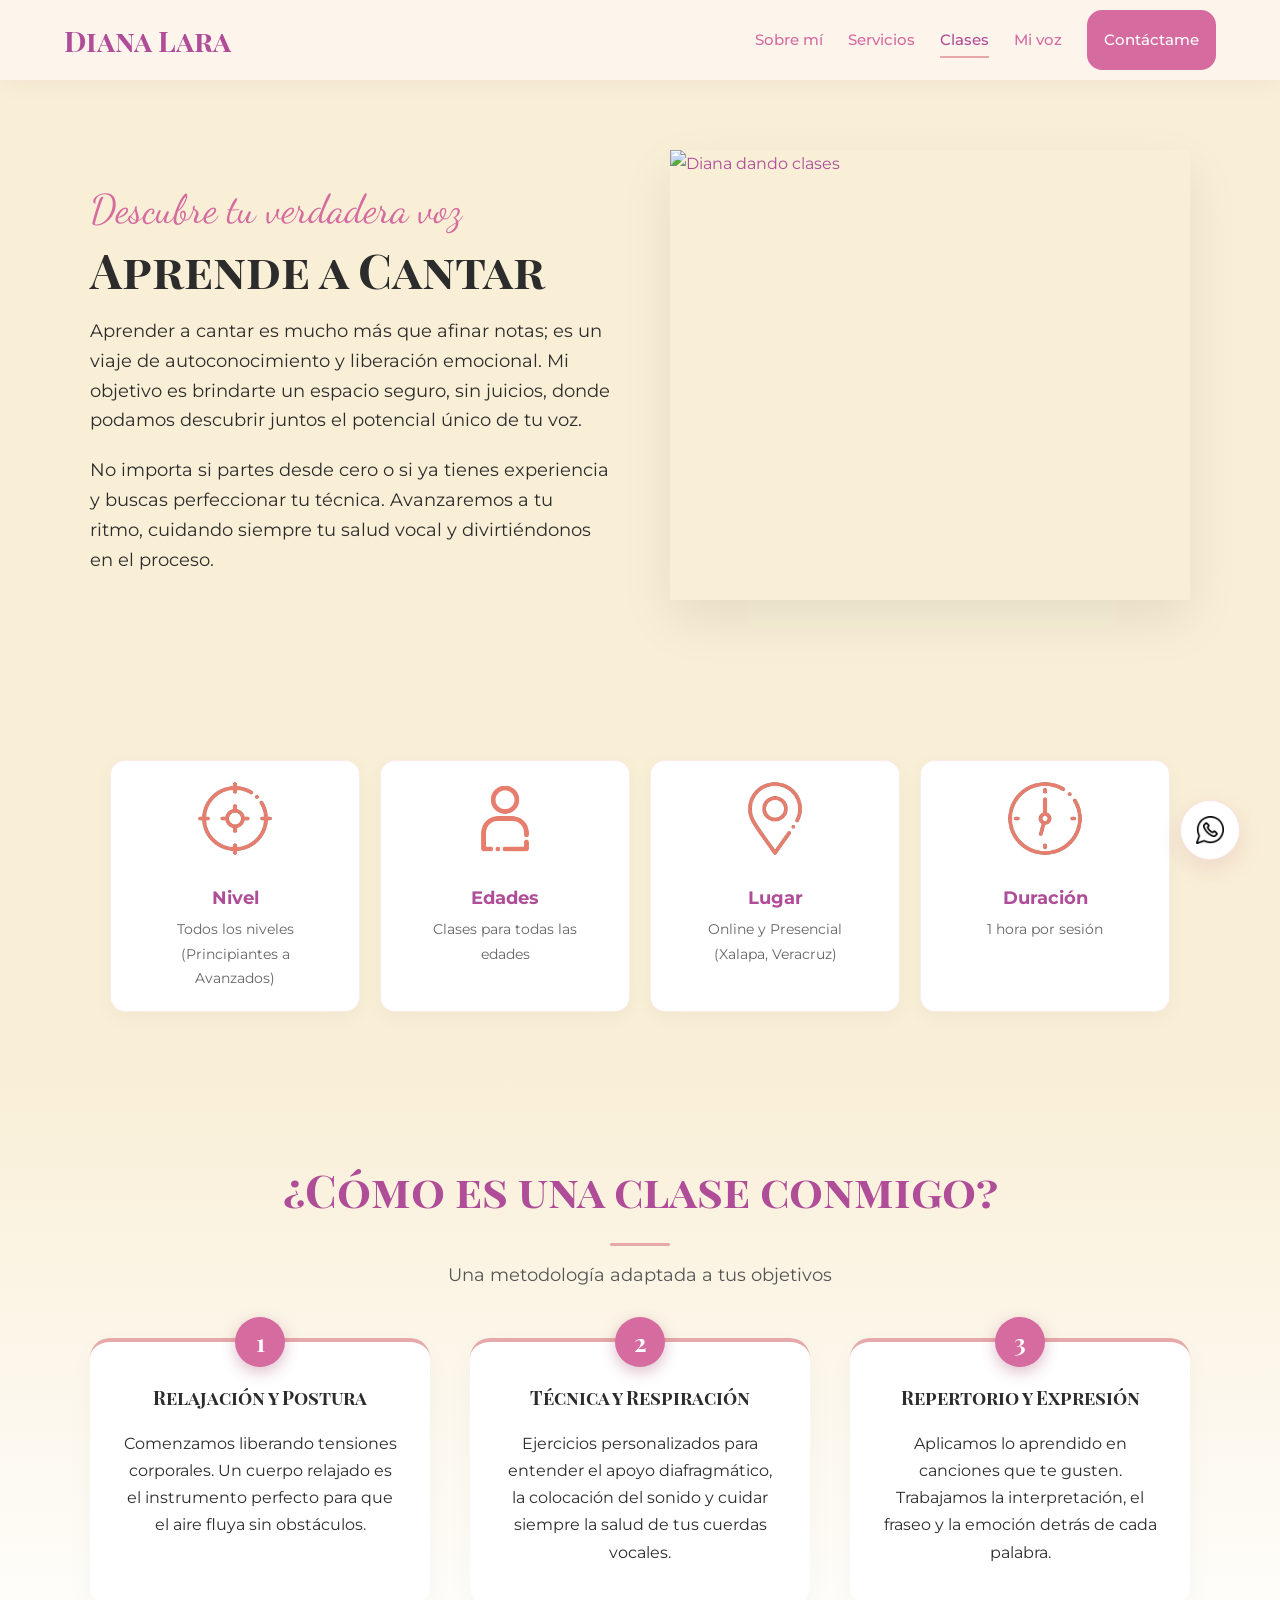
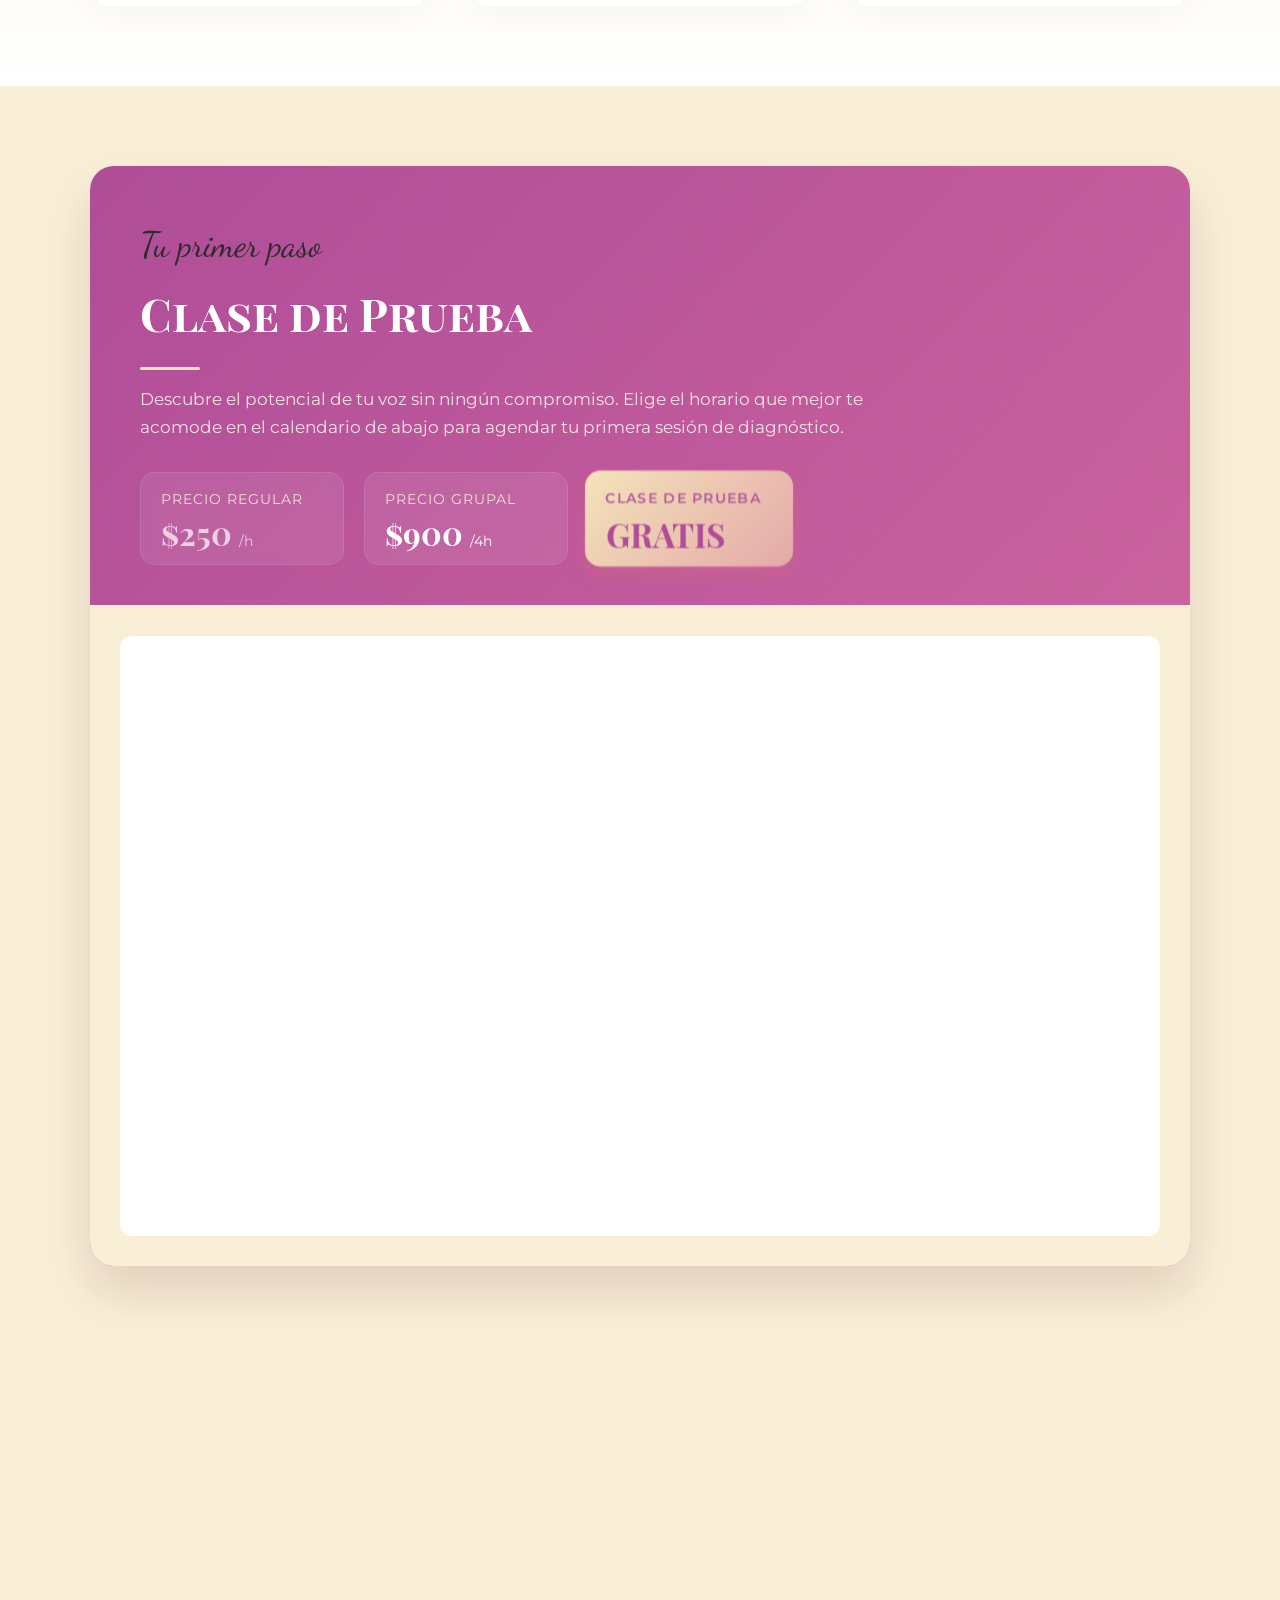
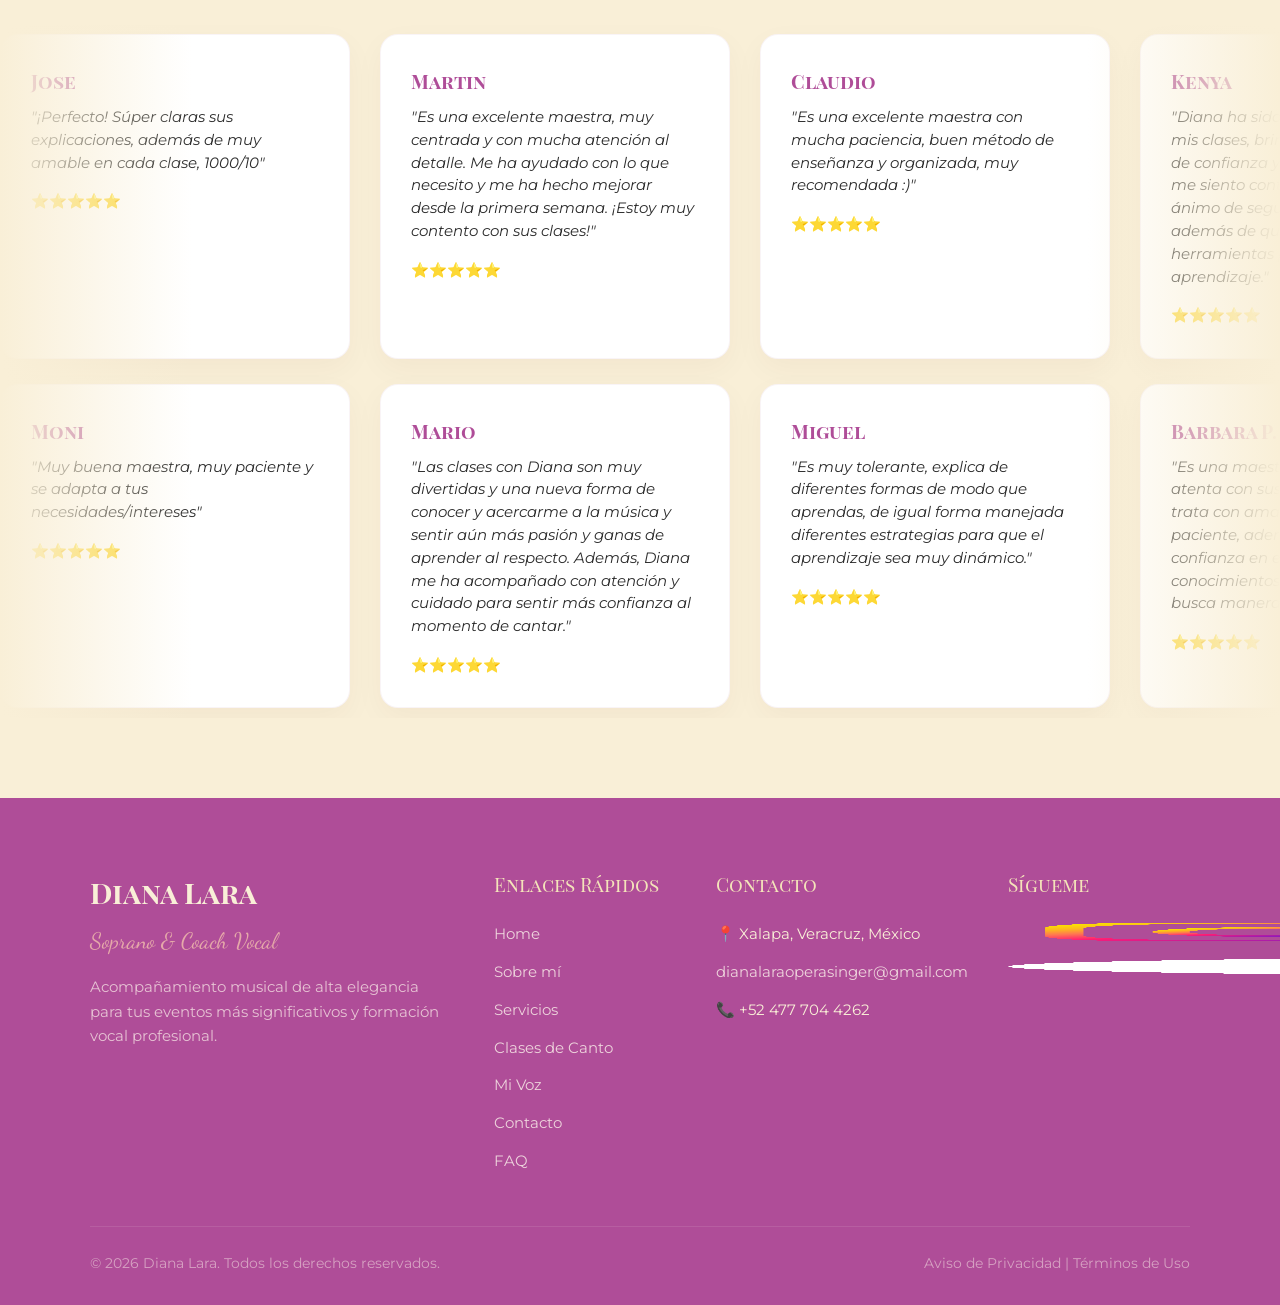
==== commit c7581315: "Add files via upload" ====
--- a/detalles-clases.html
+++ b/detalles-clases.html
@@ -14,7 +14,7 @@
 <body>
     <!-- Lecteur Audio Global -->
     <audio id="voz-audio" loop>
-        <source src="audios/audio_fondo.mp3" type="audio/mpeg">
+        <source src="audios/audio_fondo.mp3" type="audio/mp3">
     </audio>
     <header>
         <a href="index.html" class="logo">Diana Lara</a>
@@ -36,12 +36,12 @@
         </button>
     </header>
 
-    <section class="page-header" style="padding-top: 220px; background: linear-gradient(180deg, var(--color-cream) 0%, #ffffff 100%);">
+    <section class="page-header" style="padding-top: 150px; background: linear-gradient(180deg, var(--color-cream) 0%, #ffffff 100%);">
         <div class="container">
             <div class="split-layout">
                 <div class="text-col reveal delay-1">
                     <span class="accent-text" style="font-size: 2.5rem;">Descubre tu verdadera voz</span>
-                    <h1 style="color: var(--color-bordeaux); font-size: 3rem; line-height: 1.1; margin-bottom: 20px;">Atrévete a explorar el mundo del canto</h1>
+                    <h1 style="color: var(--color-bordeaux); font-size: 3rem; line-height: 1.1; margin-bottom: 20px;">Aprende a Cantar</h1>
                     <p style="font-size: 1.1rem; margin-bottom: 20px;">Aprender a cantar es mucho más que afinar notas; es un viaje de autoconocimiento y liberación emocional. Mi objetivo es brindarte un espacio seguro, sin juicios, donde podamos descubrir juntos el potencial único de tu voz.</p>
                     <p style="font-size: 1.1rem;">No importa si partes desde cero o si ya tienes experiencia y buscas perfeccionar tu técnica. Avanzaremos a tu ritmo, cuidando siempre tu salud vocal y divirtiéndonos en el proceso.</p>
                 </div>
--- a/style_optimized.css
+++ b/style_optimized.css
@@ -139,7 +139,7 @@
    6. PAGES : HOME, SERVICIOS, CLASES, EXPERIENCIA, MI VOZ, CONTACTO
    ========================================================================== */
 #home {
-    padding-top: 100px;
+    padding: 0;
     height: 95vh; display: flex; align-items: center;
     background: linear-gradient(to right, #f9efd7ee, #f4e4baef), url('https://via.placeholder.com/1920x1080/E77E6D/FFFFFF') center/cover fixed;
 }
@@ -149,6 +149,7 @@
 .hero-buttons { display: flex; gap: 15px; flex-wrap: wrap; }
 .split-layout { display: flex; align-items: center; gap: 60px; }
 .split-layout .text-col, .split-layout .img-col { flex: 1; }
+.div-joda { display: flex; justify-content: space-between; margin-top: 20px; width: 90%;}
 /* ==========================================================================
    --- POPUP DE ÉXITO (MODAL) ---
    ========================================================================== */
@@ -566,7 +567,7 @@
    ========================================================================== */
 .blob-slider-section {
     position: relative; background: linear-gradient(135deg, var(--color-primary), var(--color-primary-dark));
-    padding: 70px 0; margin: 0vh auto 10vh; width: 95%; max-width: 1800px; overflow: hidden;
+    padding: 70px 0; margin: 0vh auto 0; width: 95%; max-width: 1800px; overflow: hidden;
     box-shadow: 0 20px 60px rgba(85, 18, 33, 0.15); animation: morphSlider 12s cubic-bezier(0.445, 0.05, 0.55, 0.95) infinite;
 }
 @keyframes morphSlider {
@@ -671,7 +672,13 @@
    ========================================================================== */
 @media (max-width: 850px) {
     html {overflow-x: hidden;}
+    /* section { padding-top: 100px; } */
+    #home {
+        padding: 100px 5%;
+        height: auto;
+    }
     .split-layout { flex-direction: column; text-align: center; gap: 40px; }
+    .div-joda { justify-content: center; flex-direction: column; gap: 20px; }
     h2::after { margin-left: auto; margin-right: auto; }
     .hero-content { text-align: center; }
     .hero-content h1 { font-size: 3.5rem; }
@@ -747,7 +754,8 @@
         transform: rotate(-45deg) translateY(2px);
     }
     /* --- RESPONSIVE MI VOZ MOBILE --- */
-    .hero-immersive h1 { font-size: 2.8rem; }
+    .hero-immersive { height: auto; padding: 100px 5%;}
+    .hero-immersive h1 { font-size: 2.8rem;}
     .hero-immersive .accent-text { font-size: 2rem; }
     .gallery-row { flex-direction: column; gap: 30px; margin-bottom: 30px; }
     .slide-item { width: 100%; }
